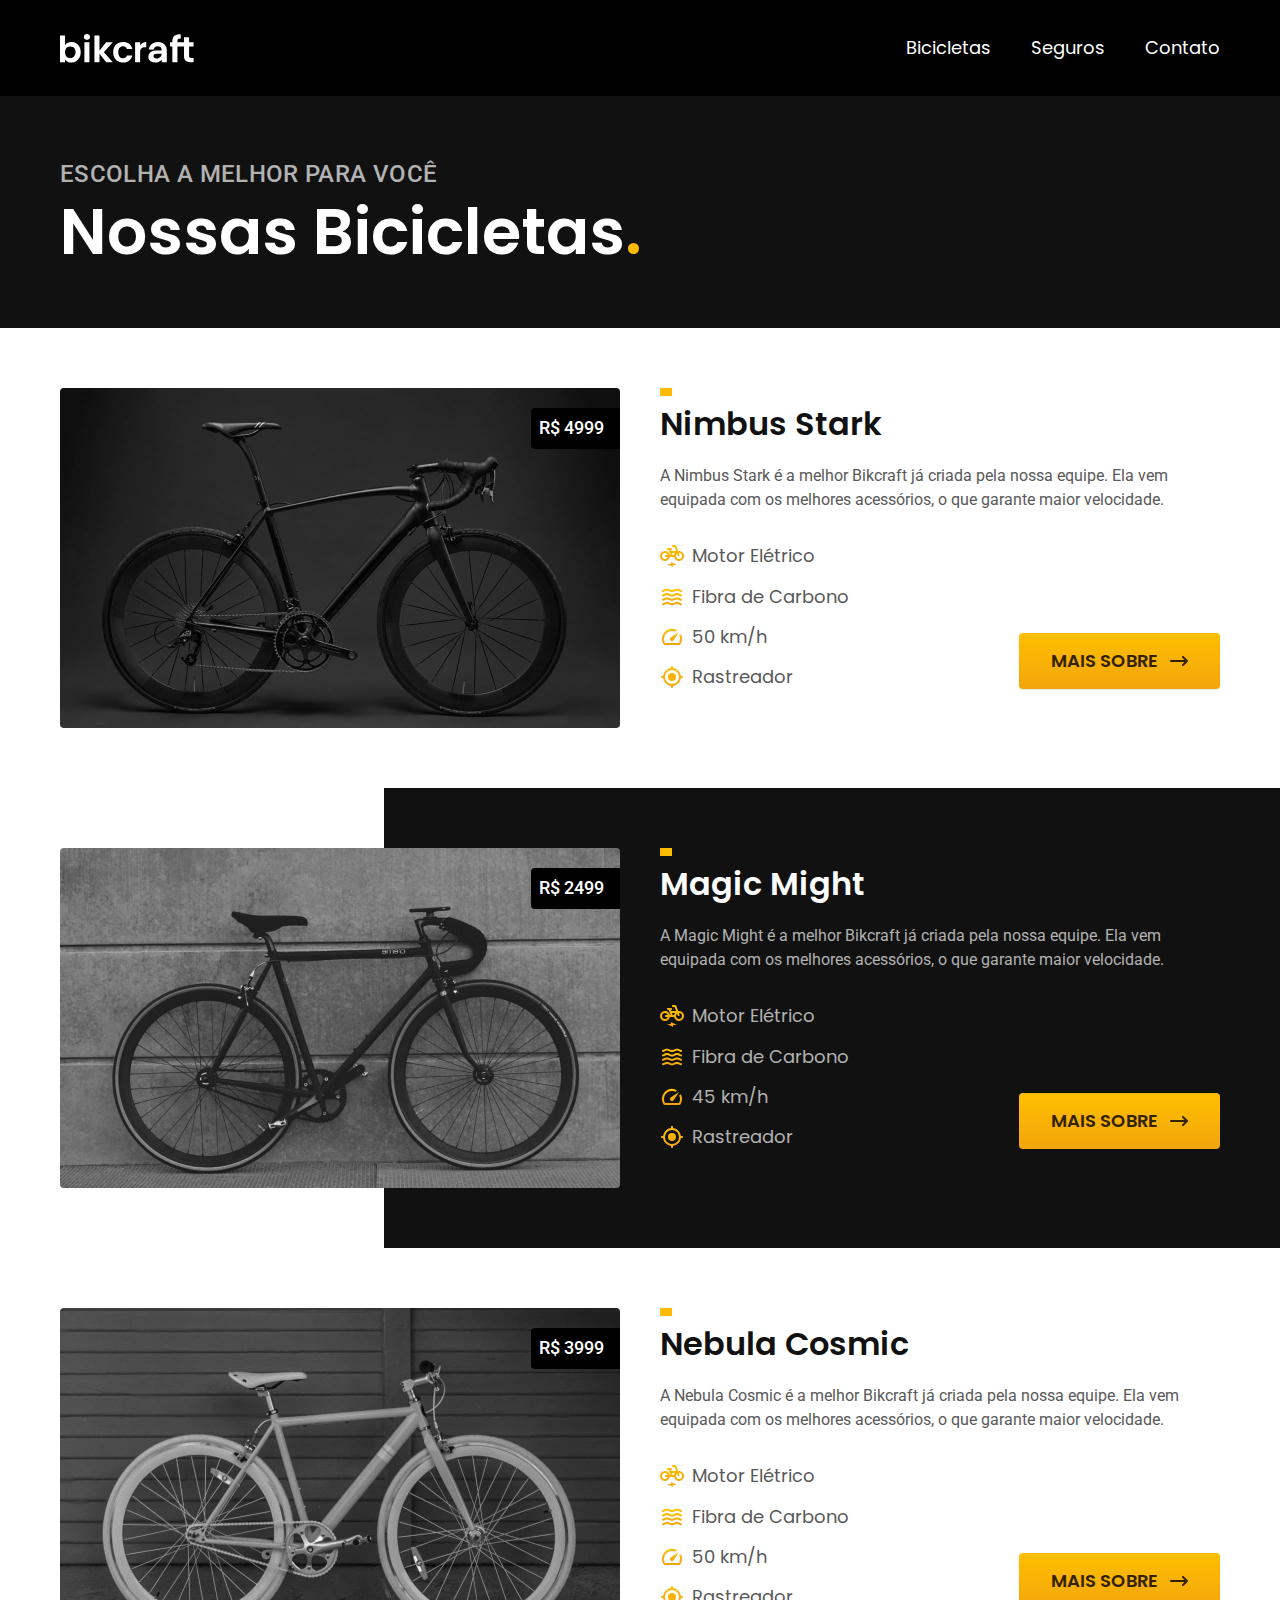
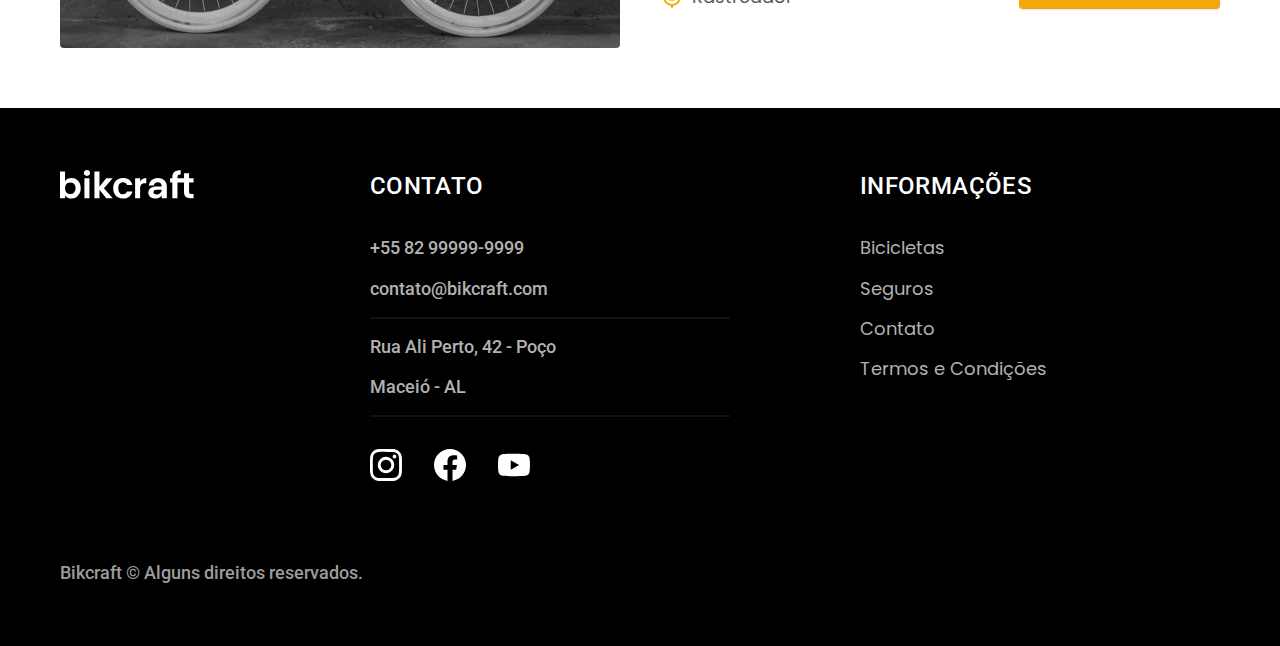
==== bicicletas.html @ 6239d8be "finalizando pagina de bicicletas" ====
<!DOCTYPE html>
<html lang="pt-br">

<head>
  <meta charset="UTF-8">
  <title>Bikcraft - Bicicletas</title>
  <meta name="description" content="Termos e Condições Bikcraft.">
  <meta http-equiv="X-UA-Compatible" content="IE=edge">
  <meta name="viewport" content="width=device-width, initial-scale=1.0">
  <link rel="stylesheet" href="./css/style.css">
  <link rel="preconnect" href="https://fonts.googleapis.com">
  <link rel="preconnect" href="https://fonts.gstatic.com" crossorigin>
  <link href="https://fonts.googleapis.com/css2?family=Merriweather:ital,wght@1,900&family=Poppins:wght@400;600&family=Roboto:wght@400;500&display=swap" rel="stylesheet">
</head>

<body id="bicicletas">
  <header class="header-bg">
    <div class="header container">
      <a href="./">
        <img src="./img/bikcraft.svg" alt="Bikcraft">
      </a>

      <nav aria-label="primaria">
        <ul class="header-menu font-1-m cor-0">
          <li><a href="./bicicletas.html">Bicicletas</a></li>
          <li><a href="./seguros.html">Seguros</a></li>
          <li><a href="./contato.html">Contato</a></li>
        </ul>
      </nav>
    </div>
  </header>

  <main>
    <div class="titulo-bg">
      <div class="titulo container">
        <p class="font-2-l-b cor-5">Escolha a melhor para você</p>
        <h1 class="font-1-xxl cor-0">Nossas Bicicletas<span class="cor-p1">.</span></h1>
      </div>
    </div>

    <div class="bicicletas container">
      <div class="bicicletas-imagem">
        <img src="./img/bicicletas/nimbus.jpg" alt="Bicicleta Preta">
        <span class="font-2-m cor-0">R$ 4999</span>
      </div>
      <div class="bicicletas-conteudo">
        <h2 class="font-1-xl">Nimbus Stark</h2>
        <p class="font-2-s cor-8">A Nimbus Stark é a melhor Bikcraft já criada pela nossa equipe. Ela vem equipada com os melhores acessórios, o que garante maior velocidade.</p>
        <ul class="font-1-m cor-8">
          <li><img src="./img/icones/eletrica.svg" alt="">
            Motor Elétrico
          </li>
          <li><img src="./img/icones/carbono.svg" alt="">
            Fibra de Carbono
          </li>
          <li><img src="./img/icones/velocidade.svg" alt="">
            50 km/h
          </li>
          <li><img src="./img/icones/rastreador.svg" alt="">
            Rastreador
          </li>
        </ul>
        <a class="botao seta" href="./bicicletas/nimbus.html">Mais Sobre</a>
      </div>
    </div>

    <div class="bicicletas-bg">
      <div class="bicicletas container">
        <div class="bicicletas-imagem">
          <img src="./img/bicicletas/magic.jpg" alt="Bicicleta Preta">
          <span class="font-2-m cor-0">R$ 2499</span>
        </div>
        <div class="bicicletas-conteudo">
          <h2 class="font-1-xl cor-0">Magic Might</h2>
          <p class="font-2-s cor-5">A Magic Might é a melhor Bikcraft já criada pela nossa equipe. Ela vem equipada com os melhores acessórios, o que garante maior velocidade.</p>
          <ul class="font-1-m cor-5">
            <li><img src="./img/icones/eletrica.svg" alt="">
              Motor Elétrico
            </li>
            <li><img src="./img/icones/carbono.svg" alt="">
              Fibra de Carbono
            </li>
            <li><img src="./img/icones/velocidade.svg" alt="">
              45 km/h
            </li>
            <li><img src="./img/icones/rastreador.svg" alt="">
              Rastreador
            </li>
          </ul>
          <a class="botao seta" href="./bicicletas/magic.html">Mais Sobre</a>
        </div>
      </div>
    </div>

    <div class="bicicletas container">
      <div class="bicicletas-imagem">
        <img src="./img/bicicletas/nebula.jpg" alt="Bicicleta Preta">
        <span class="font-2-m cor-0">R$ 3999</span>
      </div>
      <div class="bicicletas-conteudo">
        <h2 class="font-1-xl">Nebula Cosmic</h2>
        <p class="font-2-s cor-8">A Nebula Cosmic é a melhor Bikcraft já criada pela nossa equipe. Ela vem equipada com os melhores acessórios, o que garante maior velocidade.</p>
        <ul class="font-1-m cor-8">
          <li><img src="./img/icones/eletrica.svg" alt="">
            Motor Elétrico
          </li>
          <li><img src="./img/icones/carbono.svg" alt="">
            Fibra de Carbono
          </li>
          <li><img src="./img/icones/velocidade.svg" alt="">
            50 km/h
          </li>
          <li><img src="./img/icones/rastreador.svg" alt="">
            Rastreador
          </li>
        </ul>
        <a class="botao seta" href="./bicicletas/nebula.html">Mais Sobre</a>
      </div>
    </div>
  </main>

  <footer class="footer-bg">
    <div class="footer container">
      <img src="./img/bikcraft.svg" alt="Bikcraft">
      <div class="footer-contato">
        <h3 class="font-2-l-b cor-0">Contato</h3>
        <ul class="font-2-m cor-5">
          <li><a href="tel:+5582999999999">+55 82 99999-9999</a></li>
          <li><a href="mailto:contato@bikcraft.com"></a>contato@bikcraft.com</li>
          <li>Rua Ali Perto, 42 - Poço</li>
          <li>Maceió - AL</li>
        </ul>
        <div class="footer-redes">
          <a href="./">
            <img src="./img/redes/instagram.svg" alt="Instagram">
          </a>
          <a href="./">
            <img src="./img/redes/facebook.svg" alt="Facebook">
          </a>
          <a href="./">
            <img src="./img/redes/youtube.svg" alt="Youtube">
          </a>
        </div>
      </div>
      <div class="footer-informacoes">
        <h3 class="font-2-l-b cor-0">Informações</h3>
        <nav>
          <ul class="font-1-m cor-5">
            <li><a href="./bicicletas.html">Bicicletas</a></li>
            <li><a href="./seguros.html">Seguros</a></li>
            <li><a href="./contato.html">Contato</a></li>
            <li><a href="./termos.html">Termos e Condições</a></li>
          </ul>
        </nav>
      </div>
      <p class="footer-copy font-2-m cor-6">Bikcraft © Alguns direitos reservados.</p>
    </div>
  </footer>
</body>

</html>
---- css/style.css ----
@import "./global/global.css";
@import "./utilidades/tipografia.css";
@import "./utilidades/cores.css";

@import "./global/header.css";
@import "./global/footer.css";

/* Utilidades */
@import "./utilidades/componentes.css";

/* Home */
@import "./home/introducao.css";
@import "./home/tecnologia.css";
@import "./home/parceiros.css";
@import "./home/depoimento.css";

/* Bicicletas */
@import "./bicicletas/bicicletas-lista.css";
@import "./bicicletas/bicicletas.css";

/* Seguros */
@import "./seguros/seguros.css";

/* Termos */
@import "./termos/termos.css";
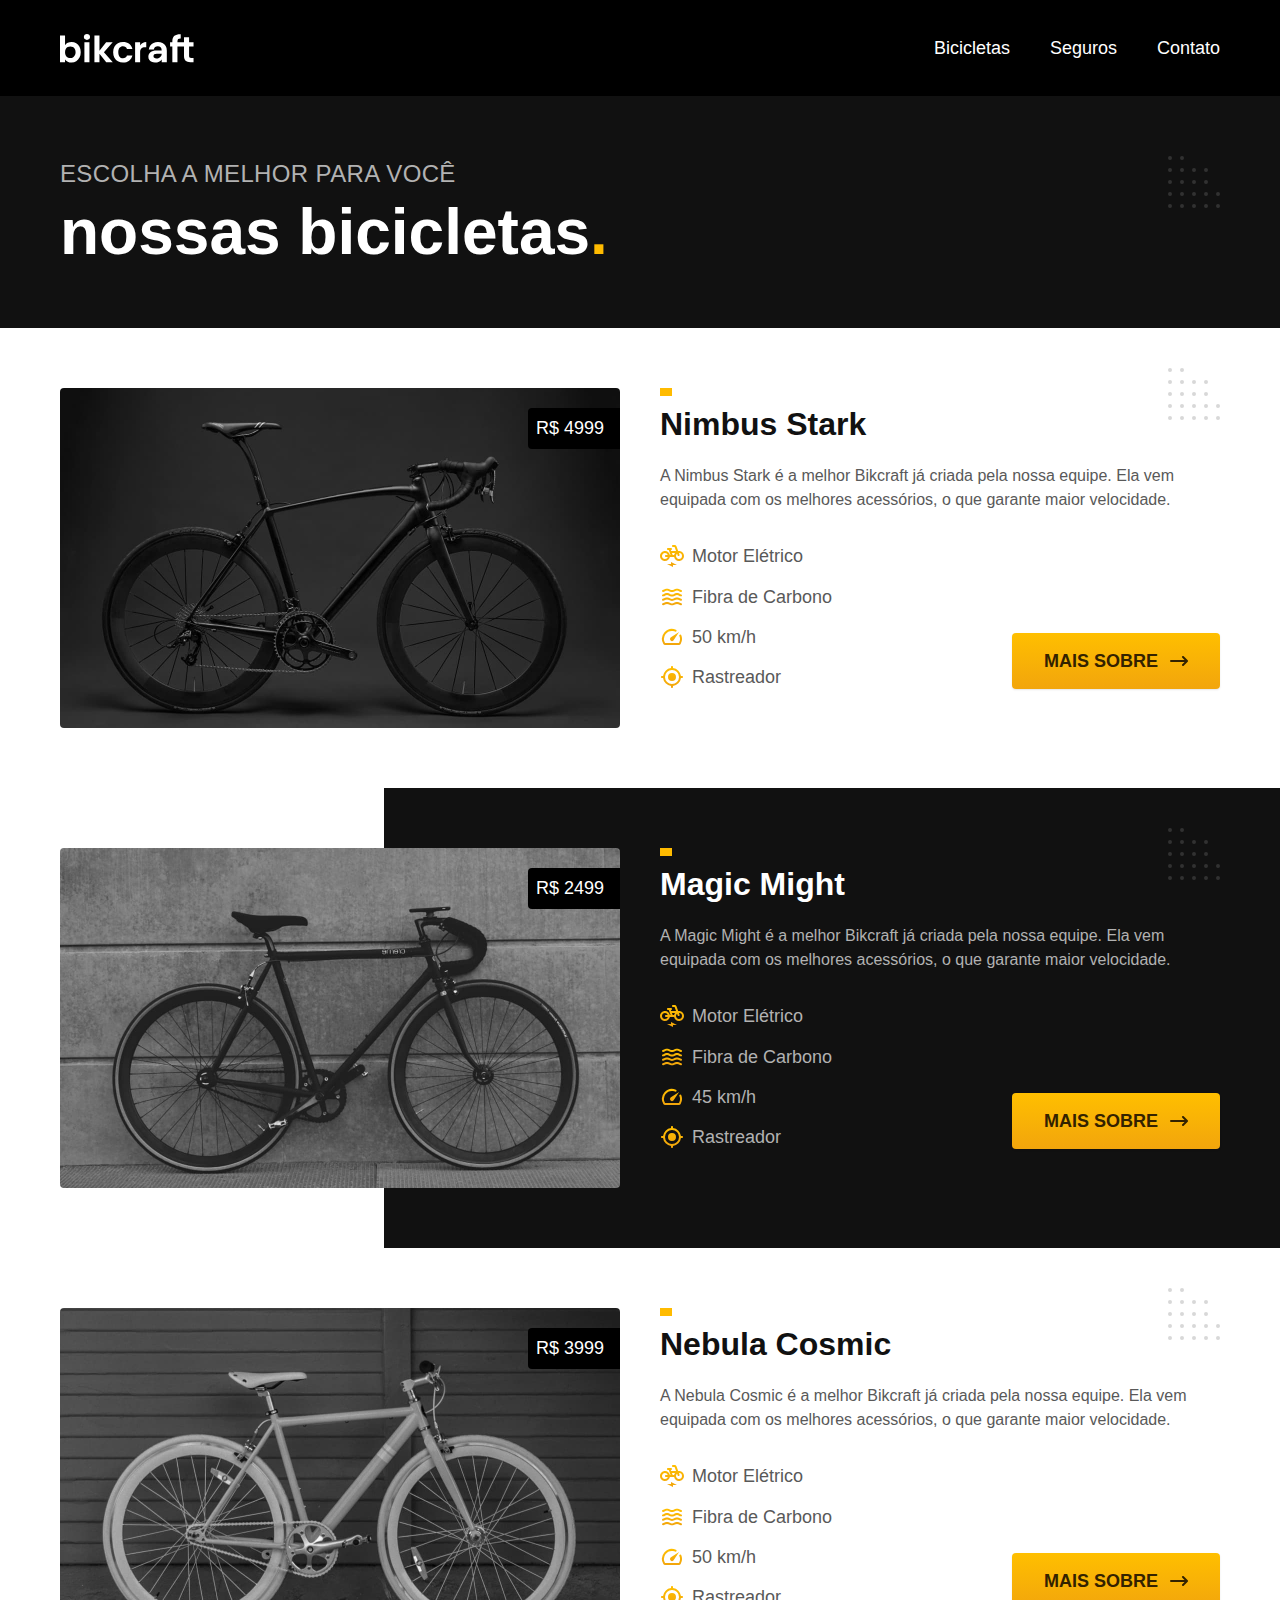
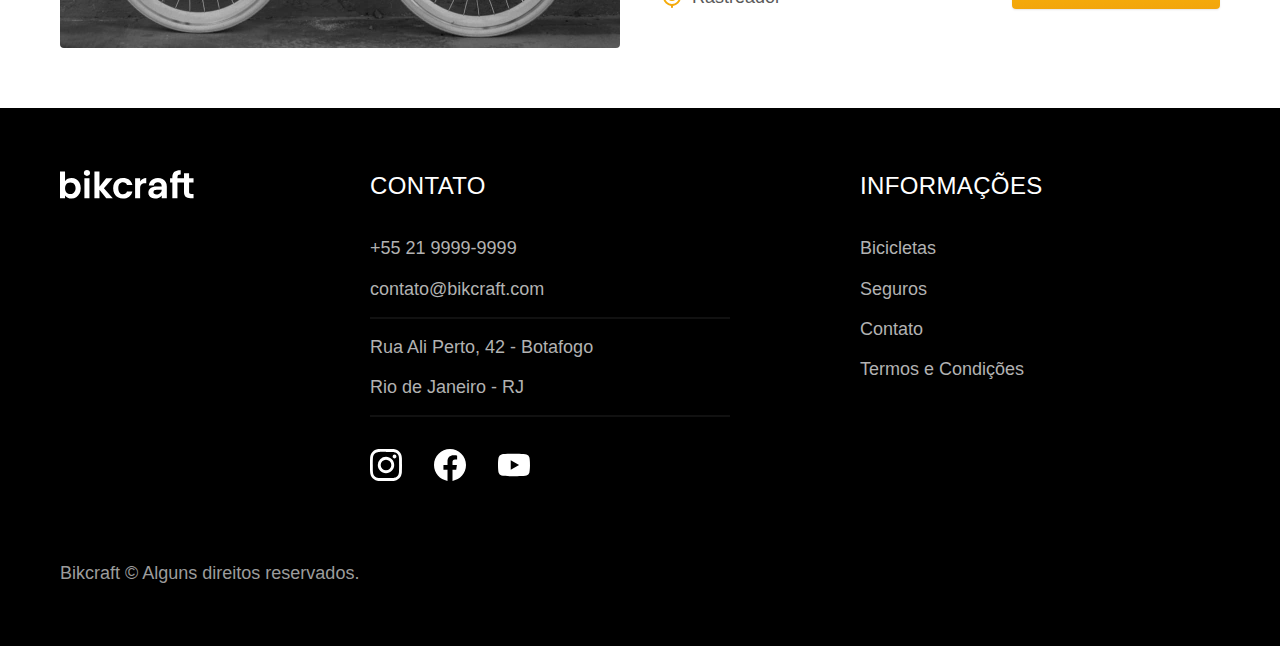
==== commit 9bb61c7c: "finalizando o site" ====
--- a/bicicletas.html
+++ b/bicicletas.html
@@ -1,161 +1,173 @@
-<!DOCTYPE html>
-<html lang="pt-br">
-
-<head>
-  <meta charset="UTF-8">
-  <title>Bikcraft - Bicicletas</title>
-  <meta name="description" content="Termos e Condições Bikcraft.">
-  <meta http-equiv="X-UA-Compatible" content="IE=edge">
-  <meta name="viewport" content="width=device-width, initial-scale=1.0">
-  <link rel="stylesheet" href="./css/style.css">
-  <link rel="preconnect" href="https://fonts.googleapis.com">
-  <link rel="preconnect" href="https://fonts.gstatic.com" crossorigin>
-  <link href="https://fonts.googleapis.com/css2?family=Merriweather:ital,wght@1,900&family=Poppins:wght@400;600&family=Roboto:wght@400;500&display=swap" rel="stylesheet">
-</head>
-
-<body id="bicicletas">
-  <header class="header-bg">
-    <div class="header container">
-      <a href="./">
-        <img src="./img/bikcraft.svg" alt="Bikcraft">
-      </a>
-
-      <nav aria-label="primaria">
-        <ul class="header-menu font-1-m cor-0">
-          <li><a href="./bicicletas.html">Bicicletas</a></li>
-          <li><a href="./seguros.html">Seguros</a></li>
-          <li><a href="./contato.html">Contato</a></li>
-        </ul>
-      </nav>
-    </div>
-  </header>
-
-  <main>
-    <div class="titulo-bg">
-      <div class="titulo container">
-        <p class="font-2-l-b cor-5">Escolha a melhor para você</p>
-        <h1 class="font-1-xxl cor-0">Nossas Bicicletas<span class="cor-p1">.</span></h1>
-      </div>
-    </div>
-
-    <div class="bicicletas container">
-      <div class="bicicletas-imagem">
-        <img src="./img/bicicletas/nimbus.jpg" alt="Bicicleta Preta">
-        <span class="font-2-m cor-0">R$ 4999</span>
-      </div>
-      <div class="bicicletas-conteudo">
-        <h2 class="font-1-xl">Nimbus Stark</h2>
-        <p class="font-2-s cor-8">A Nimbus Stark é a melhor Bikcraft já criada pela nossa equipe. Ela vem equipada com os melhores acessórios, o que garante maior velocidade.</p>
-        <ul class="font-1-m cor-8">
-          <li><img src="./img/icones/eletrica.svg" alt="">
-            Motor Elétrico
-          </li>
-          <li><img src="./img/icones/carbono.svg" alt="">
-            Fibra de Carbono
-          </li>
-          <li><img src="./img/icones/velocidade.svg" alt="">
-            50 km/h
-          </li>
-          <li><img src="./img/icones/rastreador.svg" alt="">
-            Rastreador
-          </li>
-        </ul>
-        <a class="botao seta" href="./bicicletas/nimbus.html">Mais Sobre</a>
-      </div>
-    </div>
-
-    <div class="bicicletas-bg">
-      <div class="bicicletas container">
-        <div class="bicicletas-imagem">
-          <img src="./img/bicicletas/magic.jpg" alt="Bicicleta Preta">
-          <span class="font-2-m cor-0">R$ 2499</span>
-        </div>
-        <div class="bicicletas-conteudo">
-          <h2 class="font-1-xl cor-0">Magic Might</h2>
-          <p class="font-2-s cor-5">A Magic Might é a melhor Bikcraft já criada pela nossa equipe. Ela vem equipada com os melhores acessórios, o que garante maior velocidade.</p>
-          <ul class="font-1-m cor-5">
-            <li><img src="./img/icones/eletrica.svg" alt="">
-              Motor Elétrico
-            </li>
-            <li><img src="./img/icones/carbono.svg" alt="">
-              Fibra de Carbono
-            </li>
-            <li><img src="./img/icones/velocidade.svg" alt="">
-              45 km/h
-            </li>
-            <li><img src="./img/icones/rastreador.svg" alt="">
-              Rastreador
-            </li>
-          </ul>
-          <a class="botao seta" href="./bicicletas/magic.html">Mais Sobre</a>
-        </div>
-      </div>
-    </div>
-
-    <div class="bicicletas container">
-      <div class="bicicletas-imagem">
-        <img src="./img/bicicletas/nebula.jpg" alt="Bicicleta Preta">
-        <span class="font-2-m cor-0">R$ 3999</span>
-      </div>
-      <div class="bicicletas-conteudo">
-        <h2 class="font-1-xl">Nebula Cosmic</h2>
-        <p class="font-2-s cor-8">A Nebula Cosmic é a melhor Bikcraft já criada pela nossa equipe. Ela vem equipada com os melhores acessórios, o que garante maior velocidade.</p>
-        <ul class="font-1-m cor-8">
-          <li><img src="./img/icones/eletrica.svg" alt="">
-            Motor Elétrico
-          </li>
-          <li><img src="./img/icones/carbono.svg" alt="">
-            Fibra de Carbono
-          </li>
-          <li><img src="./img/icones/velocidade.svg" alt="">
-            50 km/h
-          </li>
-          <li><img src="./img/icones/rastreador.svg" alt="">
-            Rastreador
-          </li>
-        </ul>
-        <a class="botao seta" href="./bicicletas/nebula.html">Mais Sobre</a>
-      </div>
-    </div>
-  </main>
-
-  <footer class="footer-bg">
-    <div class="footer container">
-      <img src="./img/bikcraft.svg" alt="Bikcraft">
-      <div class="footer-contato">
-        <h3 class="font-2-l-b cor-0">Contato</h3>
-        <ul class="font-2-m cor-5">
-          <li><a href="tel:+5582999999999">+55 82 99999-9999</a></li>
-          <li><a href="mailto:contato@bikcraft.com"></a>contato@bikcraft.com</li>
-          <li>Rua Ali Perto, 42 - Poço</li>
-          <li>Maceió - AL</li>
-        </ul>
-        <div class="footer-redes">
-          <a href="./">
-            <img src="./img/redes/instagram.svg" alt="Instagram">
-          </a>
-          <a href="./">
-            <img src="./img/redes/facebook.svg" alt="Facebook">
-          </a>
-          <a href="./">
-            <img src="./img/redes/youtube.svg" alt="Youtube">
-          </a>
-        </div>
-      </div>
-      <div class="footer-informacoes">
-        <h3 class="font-2-l-b cor-0">Informações</h3>
-        <nav>
-          <ul class="font-1-m cor-5">
-            <li><a href="./bicicletas.html">Bicicletas</a></li>
-            <li><a href="./seguros.html">Seguros</a></li>
-            <li><a href="./contato.html">Contato</a></li>
-            <li><a href="./termos.html">Termos e Condições</a></li>
-          </ul>
-        </nav>
-      </div>
-      <p class="footer-copy font-2-m cor-6">Bikcraft © Alguns direitos reservados.</p>
-    </div>
-  </footer>
-</body>
-
+<!DOCTYPE html>
+<html lang="pt-br">
+
+<head>
+  <meta charset="UTF-8">
+  <meta name="viewport" content="width=device-width, initial-scale=1.0">
+
+  <title>Bicicletas | Bikcraft</title>
+  <meta name="description" content="Bicicletas">
+
+  <link rel="preload" href="./css/style.css" as="style">
+  <link rel="stylesheet" href="./css/style.css">
+</head>
+
+<body id="bicicletas">
+  <header class="header-bg">
+    <div class="header container">
+      <a href="./">
+        <img src="./img/bikcraft.svg" alt="Bikcraft">
+      </a>
+
+      <nav aria-label="primaria">
+        <ul class="header-menu font-1-m cor-0">
+          <li><a href="./bicicletas.html">Bicicletas</a></li>
+          <li><a href="./seguros.html">Seguros</a></li>
+          <li><a href="./contato.html">Contato</a></li>
+        </ul>
+      </nav>
+    </div>
+  </header>
+
+  <main>
+    <div class="titulo-bg">
+      <div class="titulo container">
+        <p class="font-2-l-b cor-5">Escolha a melhor para você</p>
+        <h1 class="font-1-xxl cor-0">nossas bicicletas<span class="cor-p1">.</span></h1>
+      </div>
+    </div>
+
+    <div class="bicicletas container">
+      <div class="bicicletas-imagem">
+        <img src="./img/bicicletas/nimbus.jpg" alt="Bicicleta preta">
+        <span class="font-2-m cor-0">R$ 4999</span>
+      </div>
+      <div class="bicicletas-conteudo">
+        <h2 class="font-1-xl">Nimbus Stark</h2>
+        <p class="font-2-s cor-8">A Nimbus Stark é a melhor Bikcraft já criada pela nossa equipe. Ela vem equipada com os melhores acessórios, o que garante maior velocidade.</p>
+        <ul class="font-1-m cor-8">
+          <li>
+            <img src="./img/icones/eletrica.svg" alt="">
+            Motor Elétrico
+          </li>
+          <li>
+            <img src="./img/icones/carbono.svg" alt="">
+            Fibra de Carbono
+          </li>
+          <li>
+            <img src="./img/icones/velocidade.svg" alt="">
+            50 km/h
+          </li>
+          <li>
+            <img src="./img/icones/rastreador.svg" alt="">
+            Rastreador
+          </li>
+        </ul>
+        <a class="botao seta" href="./bicicletas/nimbus.html">Mais Sobre</a>
+      </div>
+    </div>
+
+    <div class="bicicletas-bg">
+      <div class="bicicletas container">
+        <div class="bicicletas-imagem">
+          <img src="./img/bicicletas/magic.jpg" alt="Bicicleta preta">
+          <span class="font-2-m cor-0">R$ 2499</span>
+        </div>
+        <div class="bicicletas-conteudo">
+          <h2 class="font-1-xl cor-0">Magic Might</h2>
+          <p class="font-2-s cor-5">A Magic Might é a melhor Bikcraft já criada pela nossa equipe. Ela vem equipada com os melhores acessórios, o que garante maior velocidade.</p>
+          <ul class="font-1-m cor-5">
+            <li>
+              <img src="./img/icones/eletrica.svg" alt="">
+              Motor Elétrico
+            </li>
+            <li>
+              <img src="./img/icones/carbono.svg" alt="">
+              Fibra de Carbono
+            </li>
+            <li>
+              <img src="./img/icones/velocidade.svg" alt="">
+              45 km/h
+            </li>
+            <li>
+              <img src="./img/icones/rastreador.svg" alt="">
+              Rastreador
+            </li>
+          </ul>
+          <a class="botao seta" href="./bicicletas/magic.html">Mais Sobre</a>
+        </div>
+      </div>
+    </div>
+
+    <div class="bicicletas container">
+      <div class="bicicletas-imagem">
+        <img src="./img/bicicletas/nebula.jpg" alt="Bicicleta preta">
+        <span class="font-2-m cor-0">R$ 3999</span>
+      </div>
+      <div class="bicicletas-conteudo">
+        <h2 class="font-1-xl">Nebula Cosmic</h2>
+        <p class="font-2-s cor-8">A Nebula Cosmic é a melhor Bikcraft já criada pela nossa equipe. Ela vem equipada com os melhores acessórios, o que garante maior velocidade.</p>
+        <ul class="font-1-m cor-8">
+          <li>
+            <img src="./img/icones/eletrica.svg" alt="">
+            Motor Elétrico
+          </li>
+          <li>
+            <img src="./img/icones/carbono.svg" alt="">
+            Fibra de Carbono
+          </li>
+          <li>
+            <img src="./img/icones/velocidade.svg" alt="">
+            50 km/h
+          </li>
+          <li>
+            <img src="./img/icones/rastreador.svg" alt="">
+            Rastreador
+          </li>
+        </ul>
+        <a class="botao seta" href="./bicicletas/nebula.html">Mais Sobre</a>
+      </div>
+    </div>
+
+  </main>
+
+  <footer class="footer-bg">
+    <div class="footer container">
+      <img src="./img/bikcraft.svg" alt="Bikcraft">
+      <div class="footer-contato">
+        <h3 class="font-2-l-b cor-0">Contato</h3>
+        <ul class="font-2-m cor-5">
+          <li><a href="tel:+552199999999">+55 21 9999-9999</a></li>
+          <li><a href="mailto:contato@bikcraft.com">contato@bikcraft.com</a></li>
+          <li>Rua Ali Perto, 42 - Botafogo</li>
+          <li>Rio de Janeiro - RJ</li>
+        </ul>
+        <div class="footer-redes">
+          <a href="./">
+            <img src="./img/redes/instagram.svg" alt="Instagram">
+          </a>
+          <a href="./">
+            <img src="./img/redes/facebook.svg" alt="Facebook">
+          </a>
+          <a href="./">
+            <img src="./img/redes/youtube.svg" alt="Youtube">
+          </a>
+        </div>
+      </div>
+      <div class="footer-informacoes">
+        <h3 class="font-2-l-b cor-0">Informações</h3>
+        <nav>
+          <ul class="font-1-m cor-5">
+            <li><a href="./bicicletas.html">Bicicletas</a></li>
+            <li><a href="./seguros.html">Seguros</a></li>
+            <li><a href="./contato.html">Contato</a></li>
+            <li><a href="./termos.html">Termos e Condições</a></li>
+          </ul>
+        </nav>
+      </div>
+      <p class="footer-copy font-2-m cor-6">Bikcraft © Alguns direitos reservados.</p>
+    </div>
+  </footer>
+</body>
+
 </html>--- a/css/style.css
+++ b/css/style.css
@@ -1,25 +1,39 @@
-@import "./global/global.css";
-@import "./utilidades/tipografia.css";
-@import "./utilidades/cores.css";
-
-@import "./global/header.css";
-@import "./global/footer.css";
-
-/* Utilidades */
-@import "./utilidades/componentes.css";
-
-/* Home */
-@import "./home/introducao.css";
-@import "./home/tecnologia.css";
-@import "./home/parceiros.css";
-@import "./home/depoimento.css";
-
-/* Bicicletas */
-@import "./bicicletas/bicicletas-lista.css";
-@import "./bicicletas/bicicletas.css";
-
-/* Seguros */
-@import "./seguros/seguros.css";
-
-/* Termos */
-@import "./termos/termos.css";
+@import "./global/global.css";
+@import "./utilidades/tipografia.css";
+@import "./utilidades/cores.css";
+
+@import "./global/header.css";
+@import "./global/footer.css";
+
+/* Utilidades */
+@import "./utilidades/componentes.css";
+@import "./utilidades/formulario.css";
+
+/* Home */
+@import "./home/introducao.css";
+@import "./home/tecnologia.css";
+@import "./home/parceiros.css";
+@import "./home/depoimento.css";
+
+/* Bicicletas */
+@import "./bicicletas/bicicletas-lista.css";
+@import "./bicicletas/bicicletas.css";
+
+/* Bicicleta */
+@import "./bicicleta/bicicleta.css";
+@import "./bicicleta/seguro.css";
+
+/* Seguros */
+@import "./seguros/seguros.css";
+@import "./seguros/vantagens.css";
+@import "./seguros/perguntas.css";
+
+/* Contato */
+@import "./contato/contato.css";
+@import "./contato/lojas.css";
+
+/* Contato */
+@import "./orcamento/orcamento.css";
+
+/* Termos */
+@import "./termos/termos.css";
--- a/css/style.css
+++ b/css/style.css
@@ -1,25 +1,39 @@
-@import "./global/global.css";
-@import "./utilidades/tipografia.css";
-@import "./utilidades/cores.css";
-
-@import "./global/header.css";
-@import "./global/footer.css";
-
-/* Utilidades */
-@import "./utilidades/componentes.css";
-
-/* Home */
-@import "./home/introducao.css";
-@import "./home/tecnologia.css";
-@import "./home/parceiros.css";
-@import "./home/depoimento.css";
-
-/* Bicicletas */
-@import "./bicicletas/bicicletas-lista.css";
-@import "./bicicletas/bicicletas.css";
-
-/* Seguros */
-@import "./seguros/seguros.css";
-
-/* Termos */
-@import "./termos/termos.css";
+@import "./global/global.css";
+@import "./utilidades/tipografia.css";
+@import "./utilidades/cores.css";
+
+@import "./global/header.css";
+@import "./global/footer.css";
+
+/* Utilidades */
+@import "./utilidades/componentes.css";
+@import "./utilidades/formulario.css";
+
+/* Home */
+@import "./home/introducao.css";
+@import "./home/tecnologia.css";
+@import "./home/parceiros.css";
+@import "./home/depoimento.css";
+
+/* Bicicletas */
+@import "./bicicletas/bicicletas-lista.css";
+@import "./bicicletas/bicicletas.css";
+
+/* Bicicleta */
+@import "./bicicleta/bicicleta.css";
+@import "./bicicleta/seguro.css";
+
+/* Seguros */
+@import "./seguros/seguros.css";
+@import "./seguros/vantagens.css";
+@import "./seguros/perguntas.css";
+
+/* Contato */
+@import "./contato/contato.css";
+@import "./contato/lojas.css";
+
+/* Contato */
+@import "./orcamento/orcamento.css";
+
+/* Termos */
+@import "./termos/termos.css";
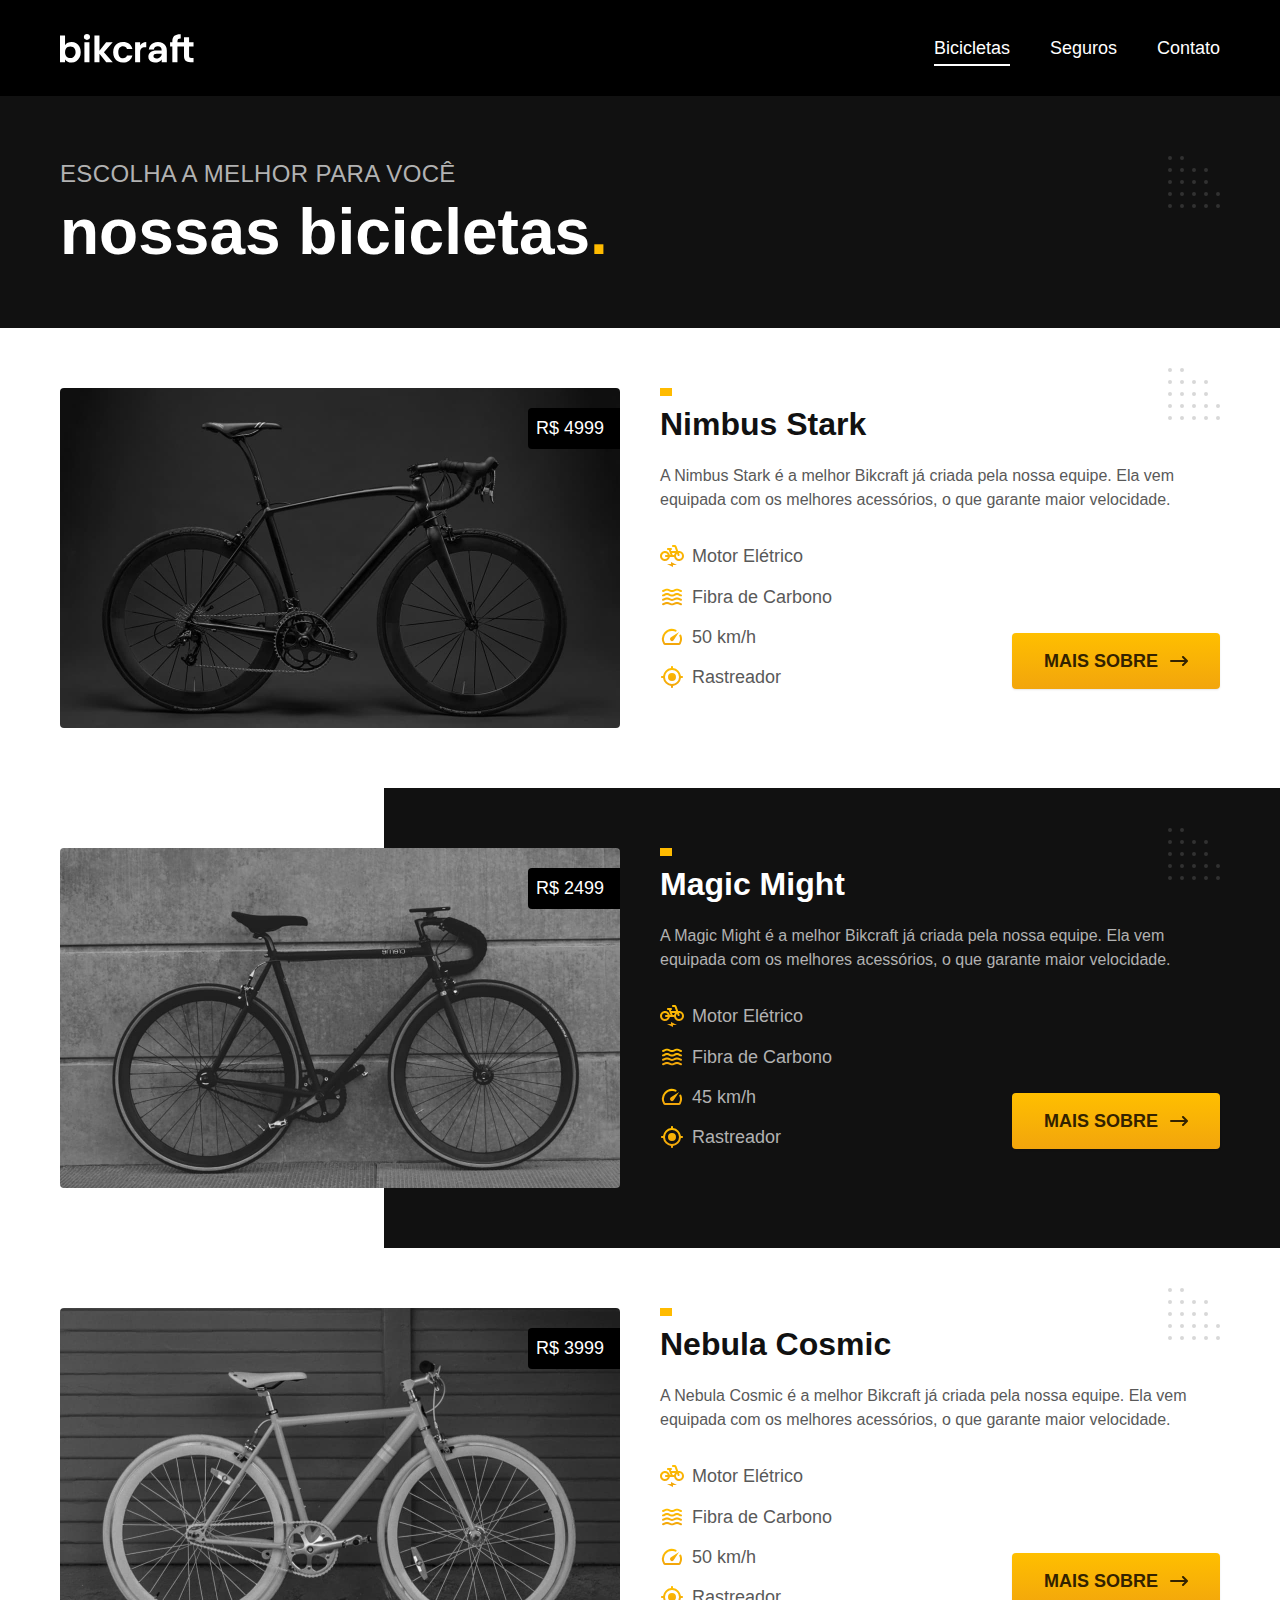
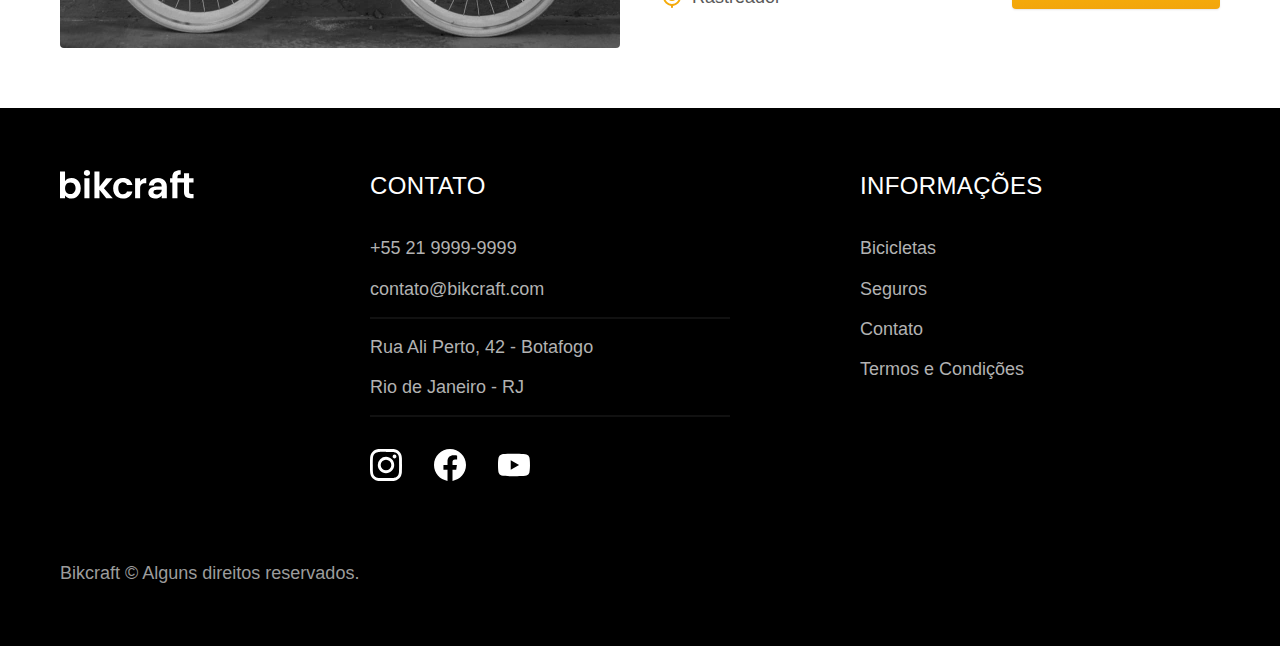
==== commit 494e2583: "add javascript no site" ====
--- a/bicicletas.html
+++ b/bicicletas.html
@@ -168,6 +168,7 @@
       <p class="footer-copy font-2-m cor-6">Bikcraft © Alguns direitos reservados.</p>
     </div>
   </footer>
+  <script src="./js/script.js"></script>
 </body>
 
 </html>--- a/css/style.css
+++ b/css/style.css
@@ -1,6 +1,7 @@
 @import "./global/global.css";
 @import "./utilidades/tipografia.css";
 @import "./utilidades/cores.css";
+@import "./utilidades/animacao.css";
 
 @import "./global/header.css";
 @import "./global/footer.css";
--- a/css/style.css
+++ b/css/style.css
@@ -1,6 +1,7 @@
 @import "./global/global.css";
 @import "./utilidades/tipografia.css";
 @import "./utilidades/cores.css";
+@import "./utilidades/animacao.css";
 
 @import "./global/header.css";
 @import "./global/footer.css";
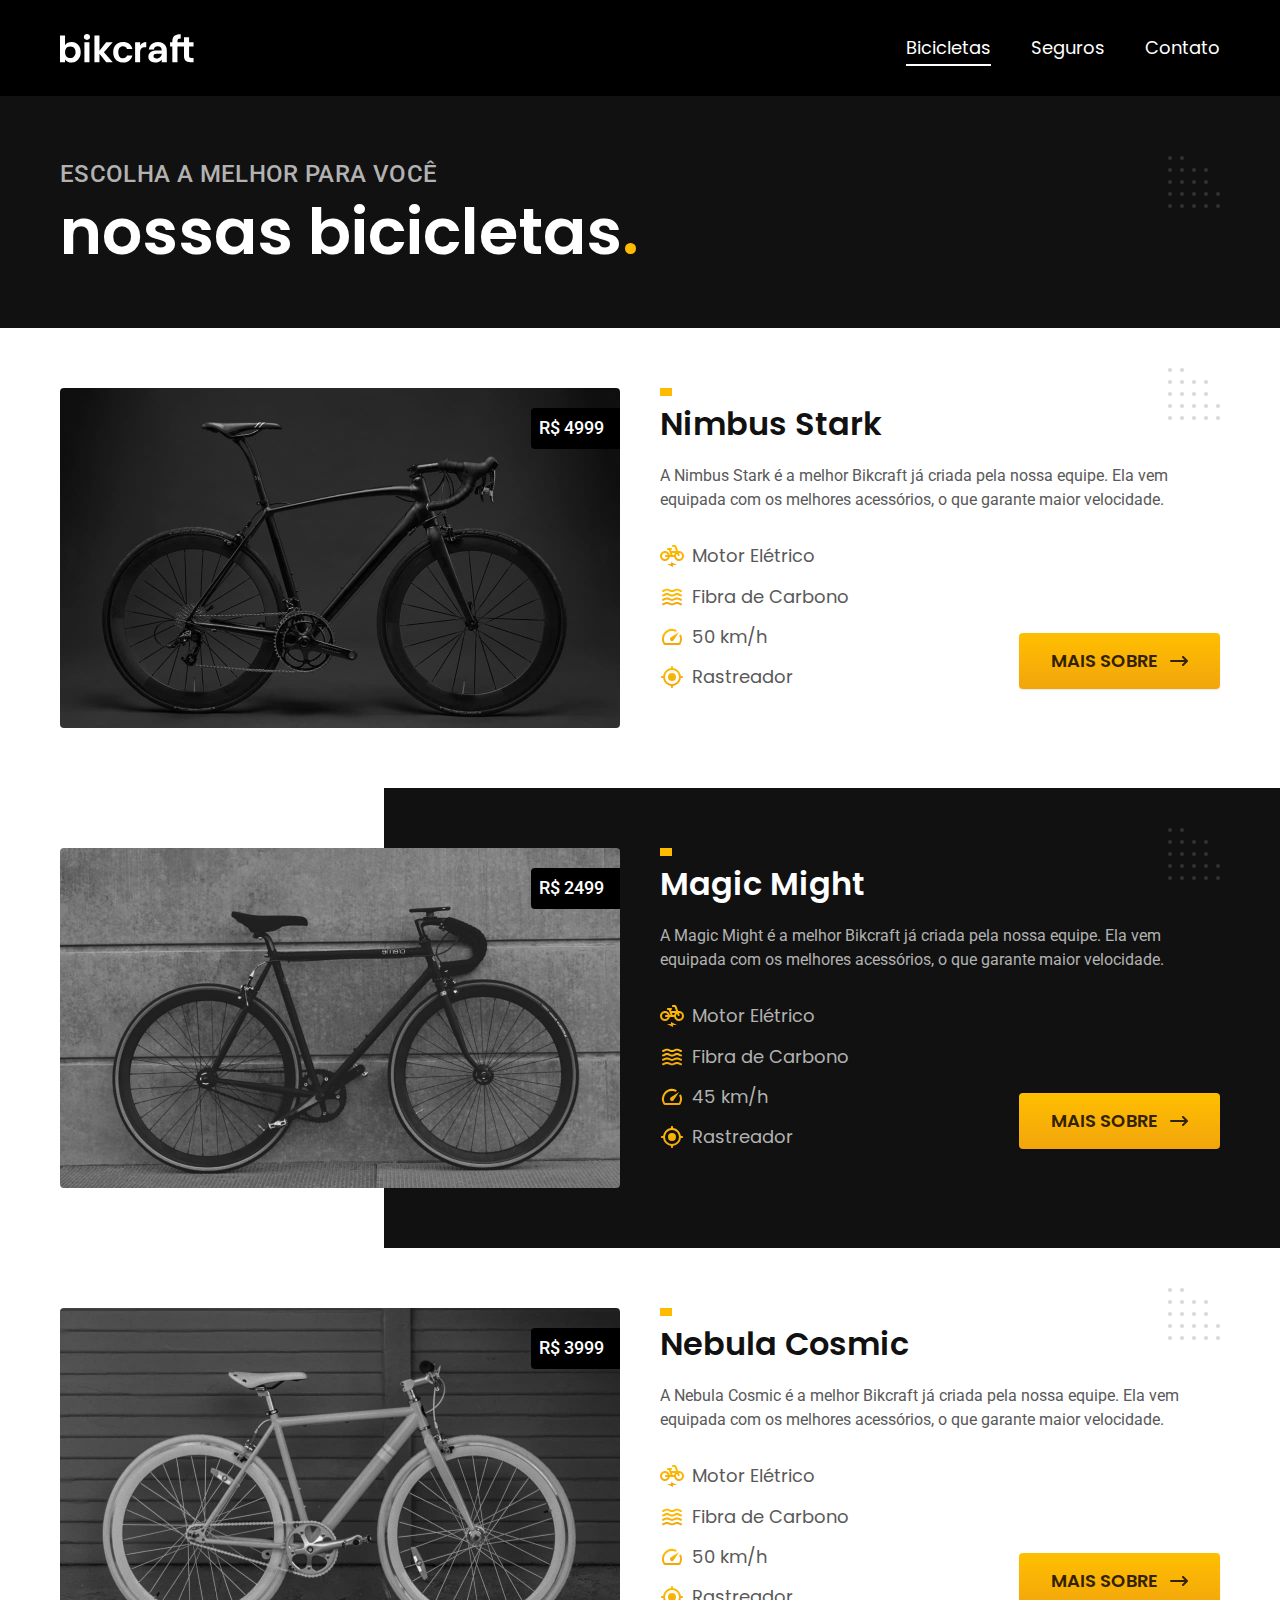
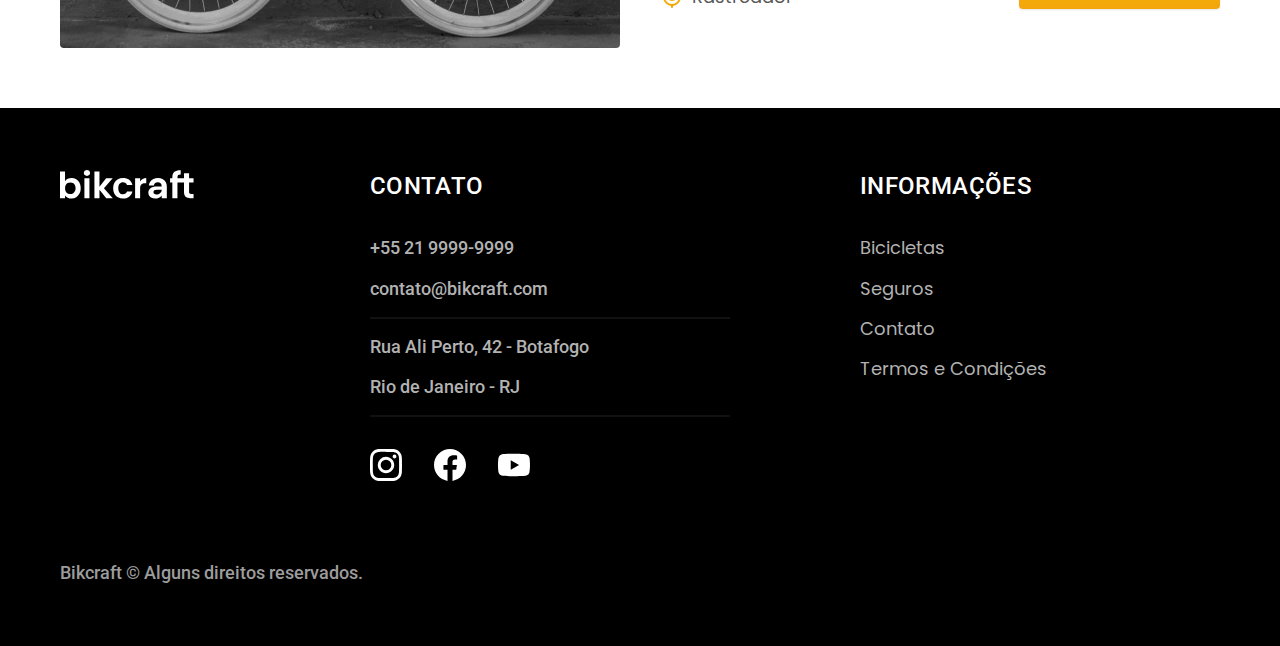
==== commit 5e3f8c2b: "add favicon, fonts e javascript" ====
--- a/bicicletas.html
+++ b/bicicletas.html
@@ -8,8 +8,14 @@
   <title>Bicicletas | Bikcraft</title>
   <meta name="description" content="Bicicletas">
 
-  <link rel="preload" href="./css/style.css" as="style">
-  <link rel="stylesheet" href="./css/style.css">
+  <link rel="icon" href="./favicon.svg" type="image/svg+xml">
+  <link rel="preload" href="./css/style.min.css" as="style">
+  <link rel="stylesheet" href="./css/style.min.css">
+  <script>document.documentElement.classList.add('js');</script>
+
+  <link rel="preconnect" href="https://fonts.googleapis.com">
+  <link rel="preconnect" href="https://fonts.gstatic.com" crossorigin>
+  <link href="https://fonts.googleapis.com/css2?family=Merriweather:ital,wght@1,900&family=Poppins:wght@400;600&family=Roboto:wght@400;500&display=swap" rel="stylesheet">
 </head>
 
 <body id="bicicletas">
--- a/css/style.min.css
+++ b/css/style.min.css
@@ -0,0 +1 @@
+body{margin:0;font-family:Arial,Helvetica,sans-serif;color:#111}blockquote,dd,h1,h2,h3,h4,p,ul{margin:0}ul{padding:0;list-style:none}a{text-decoration:none;color:inherit}img{max-width:100%;height:auto;display:block}img[src$=".jpg"]{border-radius:4px}.font-1-xs{font:400 0.75rem/1.35 Poppins,sans-serif}.font-2-xs{font:400 0.875rem/1.43 Roboto,sans-serif}.font-1-s{font:400 1rem/1.5 Poppins,sans-serif}.font-2-s{font:400 1rem/1.5 Roboto,sans-serif}.font-1-m,.font-1-m-b{font:400 1.125rem/1.35 Poppins,sans-serif}.font-1-m-b{font-weight:600}.font-2-m{font:500 1.125rem/1.35 Roboto,sans-serif}.font-1-l{font:400 1.5rem/1.5 Poppins,sans-serif}.font-2-l,.font-2-l-b{font:400 1.5rem/1.5 Roboto,sans-serif}.font-2-l-b{font-weight:500;letter-spacing:.015em;text-transform:uppercase}.font-1-xl{font:600 2rem/1.25 Poppins,sans-serif}.font-2-xl{font:500 2rem/1.25 Roboto,sans-serif}.font-1-xxl{font:600 4rem/1.125 Poppins,sans-serif}@media (max-width:1200px){.font-1-xxl{font-size:3rem}.font-2-l,.font-2-l-b{font-size:1.125rem}}@media (max-width:800px){.font-1-xxl{font-size:2rem}.font-1-xl,.font-2-xl{font-size:1.5rem}}:root{--cor-0:#ffffff;--cor-1:#f7f7f7;--cor-2:#ededed;--cor-3:#dedede;--cor-4:#cccccc;--cor-5:#b2b2b2;--cor-6:#9c9c9c;--cor-7:#717171;--cor-8:#595959;--cor-9:#404040;--cor-10:#2e2e2e;--cor-11:#111111;--cor-12:#000000;--cor-p1:#ffbb00;--cor-p2:#e4a30b;--cor-p3:#a66f00;--cor-p4:#664400;--cor-p5:#332200}.cor-0{color:var(--cor-0)}.cor-1{color:var(--cor-1)}.cor-2{color:var(--cor-2)}.cor-3{color:var(--cor-3)}.cor-4{color:var(--cor-4)}.cor-5{color:var(--cor-5)}.cor-6{color:var(--cor-6)}.cor-7{color:var(--cor-7)}.cor-8{color:var(--cor-8)}.cor-9{color:var(--cor-9)}.cor-10{color:var(--cor-10)}.cor-11{color:var(--cor-11)}.cor-12{color:var(--cor-12)}.cor-p1{color:var(--cor-p1)}.cor-p2{color:var(--cor-p2)}.cor-p3{color:var(--cor-p3)}.cor-p4{color:var(--cor-p4)}.cor-p5{color:var(--cor-p5)}.js .fadeInDown{transform:translate3d(0,-20px,0)}.js .fadeInUp{transform:translate3d(0,20px,0)}.js .fadeInRight{transform:translate3d(20px,0,0)}.js .fadeInLeft{transform:translate3d(-20px,0,0)}.js [data-anime]{opacity:0}.js .anime{opacity:1;transform:none;transition:transform .8s,opacity .8s}.header-bg{background-color:var(--cor-12)}.header{display:flex;flex-wrap:wrap;gap:20px;justify-content:space-between;align-items:center;padding-top:20px;padding-bottom:20px}.header-menu{display:flex;flex-wrap:wrap;gap:40px}.header-menu a{display:inline-block;padding:16px 0;position:relative}.header-menu a:after{content:"";display:block;height:2px;width:0;background:var(--cor-0);margin-top:4px;transition:.3s;position:absolute}.header-menu a.ativo::after,.header-menu a:hover:after{width:100%}@media (max-width:800px){.header-menu{gap:20px}.header-menu a{background:var(--cor-11);padding:12px 16px;border-radius:4px}.header-menu a:hover{background-color:var(--cor-10)}.header a:after{display:none}}@media (max-width:600px){.header-menu{gap:12px}.header-menu a{padding:8px 12px;font-size:14px}}.footer-bg{background-color:var(--cor-12)}.footer{display:grid;grid-template-columns:3fr 5fr 4fr;gap:40px;padding-top:60px;padding-bottom:60px}.footer h3{margin-bottom:32px}.footer-contato ul{margin-bottom:32px}.footer-contato li:nth-child(even):after{content:"";display:block;max-width:360px;height:2px;background:var(--cor-11);margin-top:16px}.footer li{margin-bottom:16px}.footer-redes{display:flex;gap:32px}.footer a:hover{color:var(--cor-0)}.footer-copy{grid-column:1/-1;margin-top:40px}@media (max-width:800px){.footer>img{display:none}.footer{grid-template-columns:1fr 1fr}}@media (max-width:600px){.footer{grid-template-columns:1fr;gap:60px}.footer-copy{margin-top:0}}.container{box-sizing:border-box;max-width:1200px;padding-left:20px;padding-right:20px;margin-left:auto;margin-right:auto}.botao{display:inline-block;padding:16px 32px;background:linear-gradient(#ffbf00,#f2a50c);border-radius:4px;box-shadow:0 1px 2px rgba(0,0,0,.1);text-transform:uppercase;color:var(--cor-p5);font:600 1.125rem/1.35 Poppins,sans-serif;max-width:max-content;border:none;cursor:pointer}.botao:hover{background:linear-gradient(#ffb60d,#e59317)}.botao.secundario{background:var(--cor-10);color:var(--cor-2)}.botao.secundario:hover{background:var(--cor-9)}.botao.seta{display:flex;align-items:center}.botao.seta::after{content:"";display:inline-block;width:18px;height:10px;margin-left:12px;background:url("../img/icones/seta.svg");transition:transform .2s}.botao.seta:hover::after{transform:translateX(4px)}@media (max-width:600px){.botao{padding:12px 16px;font-size:1rem}}.link{display:inline-block;color:var(--cor-p1);font:500 1.5rem/1.5 Poppins,sans-serif;text-transform:uppercase}.link::after{content:"";display:block;width:100%;height:4px;background-color:currentColor}.link:hover{color:var(--cor-0)}.titulo-bg{padding-top:60px;padding-bottom:60px;background-color:var(--cor-11)}.titulo{background:url("../img/dec/top-right.svg") no-repeat top right 20px}.titulo p{margin-bottom:4px}@media (max-width:800px){.titulo-bg{padding-top:40px;padding-bottom:40px}.titulo p{font-size:1rem;text-transform:lowercase;font-weight:400}}.form{display:grid;grid-template-columns:1fr 1fr;gap:20px}.form label{display:block;font:400 1rem/1.5 Poppins,sans-serif;margin-bottom:4px}.form .col-2{grid-column:span 2}.form input[type=email],.form input[type=text],.form textarea{font:400 1rem/1.5 Roboto,sans-serif;background:var(--cor-1);border:1px solid var(--cor-2);padding:12px;border-radius:4px;width:100%;box-sizing:border-box}.form input[type=email]:focus,.form input[type=text]:focus,.form textarea:focus{outline:0;border-color:var(--cor-p1);background:var(--cor-0);box-shadow:0 0 0 2px #fea}@media (max-width:600px){.form{grid-template-columns:1fr}.form .col-2{grid-column:1}}.introducao-bg{background:var(--cor-12) url("../img/dec/bottom-left.svg") no-repeat bottom 160px left 20px;box-shadow:inset 0 -120px var(--cor-0)}.introducao{display:grid;grid-template-columns:1fr 1fr;gap:0 40px}.introducao-conteudo{align-self:end;padding-bottom:200px}.introducao img{width:100%;height:100%;object-fit:cover;border-radius:4px}.introducao h1{margin-bottom:32px}.introducao p{margin-bottom:20px}@media (max-width:800px){.introducao-bg{background:var(--cor-11);padding-top:40px;box-shadow:inset 0 -60px #fff}.introducao{grid-template-columns:1fr;gap:32px}.introducao-conteudo{padding-bottom:0}.introducao h1{margin-bottom:16px}.introducao img{height:300px;width:100%}}.tecnologia-bg{background-color:var(--cor-11);box-shadow:inset 0 80px var(--cor-0),inset 0 -80px var(--cor-0)}.tecnologia{display:grid;grid-template-columns:1fr 1fr;gap:40px}.tecnologia-imagem img{width:100%;height:100%;object-fit:cover;object-position:left}.tecnologia-conteudo{padding-top:160px;padding-bottom:160px}.tecnologia-conteudo>span{display:block;margin-bottom:20px}.tecnologia-conteudo h2{margin-bottom:32px}.tecnologia-conteudo>p{margin-bottom:20px}.tecnologia a{margin-bottom:80px}.tecnologia-vantagens{display:flex;gap:40px}.tecnologia-vantagens h3{margin-bottom:8px;width:max-content}.tecnologia-vantagens img{width:24px;margin-bottom:8px}@media (max-width:800px){.tecnologia-bg{box-shadow:initial}.tecnologia{grid-template-columns:1fr}.tecnologia-conteudo{padding-top:60px;padding-bottom:60px}.tecnologia-imagem{display:none}.tecnologia a{margin-bottom:60px}}@media (max-width:600px){.tecnologia-vantagens{flex-direction:column}}.parceiros{padding-top:60px;padding-bottom:120px}.parceiros h2{margin-bottom:60px}.parceiros ul{padding:0 20px;max-width:1400px;display:grid;grid-template-columns:repeat(4,1fr);margin:0 auto}.parceiros li{display:flex;padding:32px;border-left:2px solid var(--cor-2)}.parceiros img{margin:auto}.parceiros li:first-child,.parceiros li:nth-child(5){border-left:none}.parceiros li:nth-child(n+5){border-top:2px solid var(--cor-2)}@media (max-width:800px){.parceiros{padding-bottom:60px}.parceiros h2{margin-bottom:20px}.parceiros ul{grid-template-columns:repeat(2,1fr)}.parceiros li:nth-child(n+3){border-top:2px solid var(--cor-2)}.parceiros li:nth-child(odd){border-left:none}}.depoimento{display:grid;grid-template-columns:1fr 1fr;background-color:var(--cor-p1);overflow:hidden}.depoimento img{width:100%;height:100%;object-fit:cover;border-radius:0}.depoimento-conteudo{padding:40px 40px 80px 80px;align-self:end;background:url("../img/dec/bottom-right-p.svg") no-repeat bottom 40px right 40px}.depoimento-conteudo p{max-width:32ch;font-family:Merriweather,serif;font-style:italic;font-weight:900;margin-bottom:32px;position:relative}.depoimento p::after,.depoimento p::before{font-size:5rem;color:var(--cor-p2);position:absolute}.depoimento p::before{content:"“";left:-50px;top:-20px}.depoimento p::after{content:"”"}@media (min-width:1200px){.depoimento img{max-height:520px}}@media (max-width:800px){.depoimento{grid-template-columns:1fr;text-align:center}.depoimento img{max-height:200px}.depoimento-conteudo{padding:40px 20px;margin:auto}}.bicicletas-lista{padding-top:60px;padding-bottom:120px}.bicicletas-lista h2{margin-bottom:40px}.bicicletas-lista ul{display:flex;gap:40px;padding:0 20px 20px 20px;max-width:1400px;margin-left:auto;margin-right:auto;overflow-x:auto}#bicicleta .bicicletas-lista ul{padding:0 0 20px 0}.bicicletas-lista li{flex:1;min-width:280px}.bicicletas-lista a{display:block}.bicicletas-lista img{margin-bottom:16px}.bicicletas-lista h3{margin-bottom:8px;display:flex;align-items:center}.bicicletas-lista h3::before{content:"";display:inline-block;height:8px;width:12px;margin-right:8px;background-color:var(--cor-p1);transition:width .2s}.bicicletas-lista a:hover h3::before{width:24px}.bicicletas-lista li span{padding-left:20px}@media (max-width:800px){.bicicletas-lista{padding-bottom:60px}.bicicletas-lista ul{gap:20px}}.bicicletas-bg{background:linear-gradient(to right,var(--cor-0) 30%,var(--cor-11) 0)}.bicicletas{display:grid;grid-template-columns:1fr 1fr;gap:40px;padding-top:60px;padding-bottom:60px;background:url("../img/dec/top-right.svg") no-repeat top 40px right 20px}.bicicletas-imagem{display:grid}.bicicletas-imagem img{grid-area:1/1}.bicicletas-imagem span{grid-area:1/1;place-self:start end;margin-top:20px;background:var(--cor-12);display:inline-block;padding:8px 16px 8px 8px;border-radius:4px 0 0 4px}.bicicletas-conteudo{display:grid;grid-template-columns:1fr auto;align-content:start}.bicicletas h2,.bicicletas p{grid-column:1/-1}.bicicletas h2{margin-bottom:20px}.bicicletas h2::before{content:"";display:block;width:12px;height:8px;background-color:var(--cor-p1);margin-bottom:8px}.bicicletas p{margin-bottom:32px}.bicicletas a{place-self:end}.bicicletas li{display:flex;align-items:center}.bicicletas ul{display:grid;gap:16px}.bicicletas-conteudo img{width:24px;margin-right:8px}@media (max-width:800px){.bicicletas-bg{background:var(--cor-11)}.bicicletas{grid-template-columns:1fr;gap:20px;padding-top:40px;padding-bottom:40px}}@media (max-width:600px){.bicicletas-conteudo{grid-template-columns:1fr}.bicicletas ul{font-size:1rem;grid-template-columns:1fr 1fr;margin-bottom:32px}.bicicletas a{place-self:start}}.bicicleta{display:grid;grid-template-columns:1fr 1fr;align-items:start;gap:40px;padding-top:60px;padding-bottom:60px}#bicicleta .titulo p{text-transform:uppercase}.bicicleta-imagens{display:flex;flex-wrap:wrap;gap:20px}.bicicleta-imagens img{flex:1;min-width:200px}.bicicleta-imagens img:first-child{min-width:100%}.bicicleta-conteudo>p{margin-bottom:32px}.bicicleta-comprar{display:grid;grid-template-columns:max-content auto;align-items:center;justify-items:start;gap:8px 12px;margin-bottom:40px}.bicicleta-comprar a{grid-row:span 2}.bicicleta-comprar span{display:flex;align-items:center;background-color:var(--cor-12);gap:8px;padding:4px 8px;border-radius:4px}.bicicleta-conteudo h2{text-transform:uppercase;letter-spacing:.015em;margin-bottom:12px}.bicicleta-ficha,.bicicleta-informacoes{padding:32px;background-color:var(--cor-12);border-radius:4px}.bicicleta-informacoes{margin-bottom:40px;display:grid;grid-template-columns:1fr 1fr;gap:32px}.bicicleta-informacoes img{width:24px;margin-bottom:8px}.bicicleta-informacoes h3{margin-bottom:8px}.bicicleta-ficha li{padding:4px 0;display:flex;justify-content:space-between;border-bottom:1px solid var(--cor-11)}.bicicleta-ficha li:last-child{border-bottom:none}.bicicleta-ficha span{color:var(--cor-6)}@media (max-width:800px){.bicicleta{grid-template-columns:1fr;padding-top:40px;padding-bottom:40px}.bicicleta-imagens{grid-row:2}}@media (max-width:400px){.bicicleta-informacoes{grid-template-columns:1fr}.bicicleta-comprar{grid-template-columns:1fr}}.seguro-bg{background-color:var(--cor-11);box-shadow:inset 0 120px var(--cor-0),inset 0 -120px var(--cor-12)}.seguro{display:grid;grid-template-columns:1fr 1fr;gap:40px}.seguro-imagem img{width:100%;height:100%;object-fit:cover}.seguro-conteudo{padding-top:180px;padding-bottom:180px}.seguro h2{margin-bottom:32px}.seguro p{margin-bottom:20px}@media (max-width:800px){.seguro-bg{box-shadow:inset 0 -60px var(--cor-12)}.seguro{grid-template-columns:1fr}.seguro-conteudo{grid-row:1;padding-top:40px;padding-bottom:0}}.seguros-bg{background:var(--cor-11)}.seguros{padding-top:60px;padding-bottom:60px;display:grid;grid-template-columns:1fr 1fr;gap:40px;align-items:center}#seguros .seguros{padding-top:0}.seguros h2{grid-column:1/-1}.seguros-item{background-color:var(--cor-12);padding:32px 32px 32px 60px;display:grid;grid-template-columns:1fr auto;border-radius:4px}.seguros-item h3{margin-bottom:40px}.seguros-item span{grid-column:2;display:block;text-align:right}.seguros-item ul{grid-column:1/-1;margin-bottom:32px}.seguros-item li{display:flex;align-items:center;position:relative}.seguros-item li+li{margin-top:20px}.seguros-item li::before{content:"";display:inline-block;width:13px;height:9px;background-image:url("../img/icones/lista.svg");position:absolute;left:-21px}.seguros-item a{grid-column:1/-1}@media (max-width:800px){.seguros{grid-template-columns:1fr}}.vantagens-bg{background-color:var(--cor-12)}.vantagens{padding-top:120px;padding-bottom:120px}.vantagens h2{margin-bottom:60px}.vantagens ul{display:grid;grid-template-columns:repeat(auto-fit,minmax(280px,max-content));gap:40px 80px}.vantagens h3,.vantagens img{margin-bottom:8px}@media (max-width:800px){.vantagens{padding-top:60px;padding-bottom:60px}.vantagens h2{margin-bottom:40px}.vantagens ul{gap:20px}}.perguntas{padding-top:120px;padding-bottom:120px}.perguntas h2{margin-bottom:60px}.perguntas dl>div{padding:20px;border-radius:4px}.perguntas dl>div:nth-child(odd){background-color:var(--cor-1)}.perguntas button{display:grid;grid-template-columns:auto 1fr auto;align-items:center;gap:8px;cursor:pointer;border:none;background:0 0;width:100%;text-align:left}.perguntas button::before{content:"";display:inline-block;width:12px;height:8px;background-color:var(--cor-p1)}.perguntas button::after{content:"";display:inline-block;width:14px;height:6px;background:url("../img/icones/seta-abrir.svg");transition:.3s}.perguntas button:hover::after,.perguntas button[aria-expanded=true]::after{transform:rotate(180deg)}.js .perguntas dd{display:none}.js .perguntas dd.ativa{display:block}.perguntas dd{padding-left:20px;padding-top:16px;max-width:80ch}@media (max-width:800px){.perguntas{padding-top:60px;padding-bottom:60px}.perguntas h2{margin-bottom:40px}}#contato{background:linear-gradient(var(--cor-11) 600px,var(--cor-1) 0)}.contato{display:grid;grid-template-columns:5fr 7fr}.contato-dados,.contato-formulario{padding:60px;box-shadow:0 1px 2px rgba(0,0,0,.1)}.contato-dados{border-radius:5px 0 0 5px;background:var(--cor-12) url("../img/dec/bottom-left.svg") no-repeat bottom 20px left 20px}.contato-formulario{border-radius:0 5px 5px 0;background:var(--cor-0) url("../img/dec/bottom-right.svg") no-repeat bottom 20px right 20px}.contato-dados h2{margin-bottom:60px}.contato-endereco{margin-bottom:32px;padding-left:28px;background:url("../img/icones/local.svg") no-repeat 0 2px}.contato-endereco p{margin-bottom:8px}.contato-meios a{display:block;max-width:max-content;margin-bottom:8px;padding-left:28px}.contato-meios a:hover{color:var(--cor-0)}.contato-meios a:first-child{background:url("../img/icones/email.svg") no-repeat 0 2px}.contato-meios a:nth-child(2){margin-bottom:32px}.contato-meios a:nth-child(3){background:url("../img/icones/telefone.svg") no-repeat 0 2px;margin-bottom:60px}.contato-redes{display:flex;gap:32px;padding-left:28px}@media (max-width:800px){.contato{grid-template-columns:1fr}.contato-dados,.contato-formulario{padding:20px}.contato-dados{border-radius:5px 5px 0 0;background:var(--cor-12)}.contato-formulario{border-radius:0 0 5px 5px}.contato-dados h2,.contato-meios a:nth-child(3){margin-bottom:32px}.contato-redes{margin-bottom:12px}}.lojas{display:grid;grid-template-columns:1fr 1fr;gap:0 40px;padding-top:120px;padding-bottom:120px}.lojas h2{grid-column:1/-1;margin-bottom:60px}.lojas img{border-radius:4px 4px 0 0}.lojas-item{border-radius:4px;background:var(--cor-0);box-shadow:0 1px 2px rgba(0,0,0,.1)}.lojas-conteudo{display:grid;grid-template-columns:1fr 1fr;gap:32px 16px;padding:32px}.lojas-conteudo h3,.lojas-tempo{grid-column:1/-1}.lojas-dados{display:grid;gap:8px;border-left:2px solid var(--cor-2);padding-left:12px}.lojas-tempo{display:flex;align-items:center;gap:8px}@media (max-width:800px){.lojas{gap:20px;padding-top:60px;padding-bottom:60px}.lojas h2{margin-bottom:32px}.lojas-conteudo{grid-template-columns:1fr}}@media (max-width:600px){.lojas{grid-template-columns:1fr}}#orcamento{background:linear-gradient(var(--cor-11) 600px,var(--cor-1) 0)}.orcamento{display:grid;grid-template-columns:5fr 7fr;padding-bottom:120px}.orcamento h2{text-transform:uppercase;position:relative;display:flex;align-items:center}.orcamento h2::before{content:"";display:inline-block;width:4px;height:8px;background-color:var(--cor-p1);position:absolute;left:-12px}.orcamento-dados,.orcamento-produto{padding:60px;box-shadow:0 1px 2px rgba(0,0,0,.1)}.orcamento-produto{border-radius:5px 0 0 5px;background:var(--cor-12) url("../img/dec/bottom-left.svg") no-repeat bottom 20px left 20px;display:grid;grid-template-columns:1fr 1fr;gap:20px;align-content:start}.orcamento-produto>*{grid-column:1/-1}.orcamento-produto>label{grid-column:initial}.orcamento-produto label{font:400 1rem/1.5 Poppins,sans-serif;color:var(--cor-4);background-color:var(--cor-10);padding:12px 16px;border-radius:4px;cursor:pointer;display:grid;grid-template-columns:auto 1fr auto;align-items:center;border:1px solid var(--cor-10)}.orcamento-produto input:checked+label{background:var(--cor-0);color:var(--cor-11)}.orcamento-produto label::before{content:"";display:inline-block;box-sizing:border-box;width:12px;height:12px;border:1px solid var(--cor-6);border-radius:50%;margin-right:8px}.orcamento-produto input:checked+label::before{border-color:var(--cor-7);box-shadow:inset 0 0 0 3px var(--cor-0),inset 0 0 0 6px var(--cor-7)}.orcamento-produto label:hover{background-color:var(--cor-9);border-color:var(--cor-9)}.orcamento-produto input:focus+label{box-shadow:0 0 0 2px var(--cor-p1);border-color:var(--cor-12)}.orcamento-produto label span{display:none}.orcamento-produto input:checked+label span{display:inline-block}.orcamento-produto input{opacity:0;position:absolute;pointer-events:none}.orcamento-dados{border-radius:0 5px 5px 0;background:var(--cor-0) url("../img/dec/bottom-right.svg") no-repeat bottom 20px right 20px}.orcamento-conteudo{display:none}.orcamento-conteudo h2,.orcamento-dados h2:nth-of-type(n+2){margin-top:20px}#bikcraft:checked~#orcamento-bikcraft,#seguro:checked~#orcamento-seguro{display:grid;gap:20px}.orcamento-detalhes{display:none;background:var(--cor-0);padding:20px;grid-template-columns:1fr 1fr;border-radius:4px;align-items:center}.orcamento-detalhes li{display:flex;align-items:center;margin-bottom:8px}.orcamento-detalhes li img{width:16px;margin-right:8px}.orcamento-produto input:checked+label+.orcamento-detalhes{display:grid}@media (max-width:1200px){.orcamento-dados,.orcamento-produto{padding:32px}}@media (max-width:800px){.orcamento{grid-template-columns:1fr}.orcamento-produto{border-radius:5px 5px 0 0;background:var(--cor-12)}.orcamento-dados{border-radius:0 0 5px 5px}}@media (max-width:400px){.orcamento-produto{grid-template-columns:1fr}}.termos{padding-top:80px;padding-bottom:80px}.termos h2{font-weight:600;margin-bottom:20px}.termos p+h2{margin-top:40px}.termos p{max-width:75ch;margin-bottom:24px}--- a/css/style.min.css
+++ b/css/style.min.css
@@ -0,0 +1 @@
+body{margin:0;font-family:Arial,Helvetica,sans-serif;color:#111}blockquote,dd,h1,h2,h3,h4,p,ul{margin:0}ul{padding:0;list-style:none}a{text-decoration:none;color:inherit}img{max-width:100%;height:auto;display:block}img[src$=".jpg"]{border-radius:4px}.font-1-xs{font:400 0.75rem/1.35 Poppins,sans-serif}.font-2-xs{font:400 0.875rem/1.43 Roboto,sans-serif}.font-1-s{font:400 1rem/1.5 Poppins,sans-serif}.font-2-s{font:400 1rem/1.5 Roboto,sans-serif}.font-1-m,.font-1-m-b{font:400 1.125rem/1.35 Poppins,sans-serif}.font-1-m-b{font-weight:600}.font-2-m{font:500 1.125rem/1.35 Roboto,sans-serif}.font-1-l{font:400 1.5rem/1.5 Poppins,sans-serif}.font-2-l,.font-2-l-b{font:400 1.5rem/1.5 Roboto,sans-serif}.font-2-l-b{font-weight:500;letter-spacing:.015em;text-transform:uppercase}.font-1-xl{font:600 2rem/1.25 Poppins,sans-serif}.font-2-xl{font:500 2rem/1.25 Roboto,sans-serif}.font-1-xxl{font:600 4rem/1.125 Poppins,sans-serif}@media (max-width:1200px){.font-1-xxl{font-size:3rem}.font-2-l,.font-2-l-b{font-size:1.125rem}}@media (max-width:800px){.font-1-xxl{font-size:2rem}.font-1-xl,.font-2-xl{font-size:1.5rem}}:root{--cor-0:#ffffff;--cor-1:#f7f7f7;--cor-2:#ededed;--cor-3:#dedede;--cor-4:#cccccc;--cor-5:#b2b2b2;--cor-6:#9c9c9c;--cor-7:#717171;--cor-8:#595959;--cor-9:#404040;--cor-10:#2e2e2e;--cor-11:#111111;--cor-12:#000000;--cor-p1:#ffbb00;--cor-p2:#e4a30b;--cor-p3:#a66f00;--cor-p4:#664400;--cor-p5:#332200}.cor-0{color:var(--cor-0)}.cor-1{color:var(--cor-1)}.cor-2{color:var(--cor-2)}.cor-3{color:var(--cor-3)}.cor-4{color:var(--cor-4)}.cor-5{color:var(--cor-5)}.cor-6{color:var(--cor-6)}.cor-7{color:var(--cor-7)}.cor-8{color:var(--cor-8)}.cor-9{color:var(--cor-9)}.cor-10{color:var(--cor-10)}.cor-11{color:var(--cor-11)}.cor-12{color:var(--cor-12)}.cor-p1{color:var(--cor-p1)}.cor-p2{color:var(--cor-p2)}.cor-p3{color:var(--cor-p3)}.cor-p4{color:var(--cor-p4)}.cor-p5{color:var(--cor-p5)}.js .fadeInDown{transform:translate3d(0,-20px,0)}.js .fadeInUp{transform:translate3d(0,20px,0)}.js .fadeInRight{transform:translate3d(20px,0,0)}.js .fadeInLeft{transform:translate3d(-20px,0,0)}.js [data-anime]{opacity:0}.js .anime{opacity:1;transform:none;transition:transform .8s,opacity .8s}.header-bg{background-color:var(--cor-12)}.header{display:flex;flex-wrap:wrap;gap:20px;justify-content:space-between;align-items:center;padding-top:20px;padding-bottom:20px}.header-menu{display:flex;flex-wrap:wrap;gap:40px}.header-menu a{display:inline-block;padding:16px 0;position:relative}.header-menu a:after{content:"";display:block;height:2px;width:0;background:var(--cor-0);margin-top:4px;transition:.3s;position:absolute}.header-menu a.ativo::after,.header-menu a:hover:after{width:100%}@media (max-width:800px){.header-menu{gap:20px}.header-menu a{background:var(--cor-11);padding:12px 16px;border-radius:4px}.header-menu a:hover{background-color:var(--cor-10)}.header a:after{display:none}}@media (max-width:600px){.header-menu{gap:12px}.header-menu a{padding:8px 12px;font-size:14px}}.footer-bg{background-color:var(--cor-12)}.footer{display:grid;grid-template-columns:3fr 5fr 4fr;gap:40px;padding-top:60px;padding-bottom:60px}.footer h3{margin-bottom:32px}.footer-contato ul{margin-bottom:32px}.footer-contato li:nth-child(even):after{content:"";display:block;max-width:360px;height:2px;background:var(--cor-11);margin-top:16px}.footer li{margin-bottom:16px}.footer-redes{display:flex;gap:32px}.footer a:hover{color:var(--cor-0)}.footer-copy{grid-column:1/-1;margin-top:40px}@media (max-width:800px){.footer>img{display:none}.footer{grid-template-columns:1fr 1fr}}@media (max-width:600px){.footer{grid-template-columns:1fr;gap:60px}.footer-copy{margin-top:0}}.container{box-sizing:border-box;max-width:1200px;padding-left:20px;padding-right:20px;margin-left:auto;margin-right:auto}.botao{display:inline-block;padding:16px 32px;background:linear-gradient(#ffbf00,#f2a50c);border-radius:4px;box-shadow:0 1px 2px rgba(0,0,0,.1);text-transform:uppercase;color:var(--cor-p5);font:600 1.125rem/1.35 Poppins,sans-serif;max-width:max-content;border:none;cursor:pointer}.botao:hover{background:linear-gradient(#ffb60d,#e59317)}.botao.secundario{background:var(--cor-10);color:var(--cor-2)}.botao.secundario:hover{background:var(--cor-9)}.botao.seta{display:flex;align-items:center}.botao.seta::after{content:"";display:inline-block;width:18px;height:10px;margin-left:12px;background:url("../img/icones/seta.svg");transition:transform .2s}.botao.seta:hover::after{transform:translateX(4px)}@media (max-width:600px){.botao{padding:12px 16px;font-size:1rem}}.link{display:inline-block;color:var(--cor-p1);font:500 1.5rem/1.5 Poppins,sans-serif;text-transform:uppercase}.link::after{content:"";display:block;width:100%;height:4px;background-color:currentColor}.link:hover{color:var(--cor-0)}.titulo-bg{padding-top:60px;padding-bottom:60px;background-color:var(--cor-11)}.titulo{background:url("../img/dec/top-right.svg") no-repeat top right 20px}.titulo p{margin-bottom:4px}@media (max-width:800px){.titulo-bg{padding-top:40px;padding-bottom:40px}.titulo p{font-size:1rem;text-transform:lowercase;font-weight:400}}.form{display:grid;grid-template-columns:1fr 1fr;gap:20px}.form label{display:block;font:400 1rem/1.5 Poppins,sans-serif;margin-bottom:4px}.form .col-2{grid-column:span 2}.form input[type=email],.form input[type=text],.form textarea{font:400 1rem/1.5 Roboto,sans-serif;background:var(--cor-1);border:1px solid var(--cor-2);padding:12px;border-radius:4px;width:100%;box-sizing:border-box}.form input[type=email]:focus,.form input[type=text]:focus,.form textarea:focus{outline:0;border-color:var(--cor-p1);background:var(--cor-0);box-shadow:0 0 0 2px #fea}@media (max-width:600px){.form{grid-template-columns:1fr}.form .col-2{grid-column:1}}.introducao-bg{background:var(--cor-12) url("../img/dec/bottom-left.svg") no-repeat bottom 160px left 20px;box-shadow:inset 0 -120px var(--cor-0)}.introducao{display:grid;grid-template-columns:1fr 1fr;gap:0 40px}.introducao-conteudo{align-self:end;padding-bottom:200px}.introducao img{width:100%;height:100%;object-fit:cover;border-radius:4px}.introducao h1{margin-bottom:32px}.introducao p{margin-bottom:20px}@media (max-width:800px){.introducao-bg{background:var(--cor-11);padding-top:40px;box-shadow:inset 0 -60px #fff}.introducao{grid-template-columns:1fr;gap:32px}.introducao-conteudo{padding-bottom:0}.introducao h1{margin-bottom:16px}.introducao img{height:300px;width:100%}}.tecnologia-bg{background-color:var(--cor-11);box-shadow:inset 0 80px var(--cor-0),inset 0 -80px var(--cor-0)}.tecnologia{display:grid;grid-template-columns:1fr 1fr;gap:40px}.tecnologia-imagem img{width:100%;height:100%;object-fit:cover;object-position:left}.tecnologia-conteudo{padding-top:160px;padding-bottom:160px}.tecnologia-conteudo>span{display:block;margin-bottom:20px}.tecnologia-conteudo h2{margin-bottom:32px}.tecnologia-conteudo>p{margin-bottom:20px}.tecnologia a{margin-bottom:80px}.tecnologia-vantagens{display:flex;gap:40px}.tecnologia-vantagens h3{margin-bottom:8px;width:max-content}.tecnologia-vantagens img{width:24px;margin-bottom:8px}@media (max-width:800px){.tecnologia-bg{box-shadow:initial}.tecnologia{grid-template-columns:1fr}.tecnologia-conteudo{padding-top:60px;padding-bottom:60px}.tecnologia-imagem{display:none}.tecnologia a{margin-bottom:60px}}@media (max-width:600px){.tecnologia-vantagens{flex-direction:column}}.parceiros{padding-top:60px;padding-bottom:120px}.parceiros h2{margin-bottom:60px}.parceiros ul{padding:0 20px;max-width:1400px;display:grid;grid-template-columns:repeat(4,1fr);margin:0 auto}.parceiros li{display:flex;padding:32px;border-left:2px solid var(--cor-2)}.parceiros img{margin:auto}.parceiros li:first-child,.parceiros li:nth-child(5){border-left:none}.parceiros li:nth-child(n+5){border-top:2px solid var(--cor-2)}@media (max-width:800px){.parceiros{padding-bottom:60px}.parceiros h2{margin-bottom:20px}.parceiros ul{grid-template-columns:repeat(2,1fr)}.parceiros li:nth-child(n+3){border-top:2px solid var(--cor-2)}.parceiros li:nth-child(odd){border-left:none}}.depoimento{display:grid;grid-template-columns:1fr 1fr;background-color:var(--cor-p1);overflow:hidden}.depoimento img{width:100%;height:100%;object-fit:cover;border-radius:0}.depoimento-conteudo{padding:40px 40px 80px 80px;align-self:end;background:url("../img/dec/bottom-right-p.svg") no-repeat bottom 40px right 40px}.depoimento-conteudo p{max-width:32ch;font-family:Merriweather,serif;font-style:italic;font-weight:900;margin-bottom:32px;position:relative}.depoimento p::after,.depoimento p::before{font-size:5rem;color:var(--cor-p2);position:absolute}.depoimento p::before{content:"“";left:-50px;top:-20px}.depoimento p::after{content:"”"}@media (min-width:1200px){.depoimento img{max-height:520px}}@media (max-width:800px){.depoimento{grid-template-columns:1fr;text-align:center}.depoimento img{max-height:200px}.depoimento-conteudo{padding:40px 20px;margin:auto}}.bicicletas-lista{padding-top:60px;padding-bottom:120px}.bicicletas-lista h2{margin-bottom:40px}.bicicletas-lista ul{display:flex;gap:40px;padding:0 20px 20px 20px;max-width:1400px;margin-left:auto;margin-right:auto;overflow-x:auto}#bicicleta .bicicletas-lista ul{padding:0 0 20px 0}.bicicletas-lista li{flex:1;min-width:280px}.bicicletas-lista a{display:block}.bicicletas-lista img{margin-bottom:16px}.bicicletas-lista h3{margin-bottom:8px;display:flex;align-items:center}.bicicletas-lista h3::before{content:"";display:inline-block;height:8px;width:12px;margin-right:8px;background-color:var(--cor-p1);transition:width .2s}.bicicletas-lista a:hover h3::before{width:24px}.bicicletas-lista li span{padding-left:20px}@media (max-width:800px){.bicicletas-lista{padding-bottom:60px}.bicicletas-lista ul{gap:20px}}.bicicletas-bg{background:linear-gradient(to right,var(--cor-0) 30%,var(--cor-11) 0)}.bicicletas{display:grid;grid-template-columns:1fr 1fr;gap:40px;padding-top:60px;padding-bottom:60px;background:url("../img/dec/top-right.svg") no-repeat top 40px right 20px}.bicicletas-imagem{display:grid}.bicicletas-imagem img{grid-area:1/1}.bicicletas-imagem span{grid-area:1/1;place-self:start end;margin-top:20px;background:var(--cor-12);display:inline-block;padding:8px 16px 8px 8px;border-radius:4px 0 0 4px}.bicicletas-conteudo{display:grid;grid-template-columns:1fr auto;align-content:start}.bicicletas h2,.bicicletas p{grid-column:1/-1}.bicicletas h2{margin-bottom:20px}.bicicletas h2::before{content:"";display:block;width:12px;height:8px;background-color:var(--cor-p1);margin-bottom:8px}.bicicletas p{margin-bottom:32px}.bicicletas a{place-self:end}.bicicletas li{display:flex;align-items:center}.bicicletas ul{display:grid;gap:16px}.bicicletas-conteudo img{width:24px;margin-right:8px}@media (max-width:800px){.bicicletas-bg{background:var(--cor-11)}.bicicletas{grid-template-columns:1fr;gap:20px;padding-top:40px;padding-bottom:40px}}@media (max-width:600px){.bicicletas-conteudo{grid-template-columns:1fr}.bicicletas ul{font-size:1rem;grid-template-columns:1fr 1fr;margin-bottom:32px}.bicicletas a{place-self:start}}.bicicleta{display:grid;grid-template-columns:1fr 1fr;align-items:start;gap:40px;padding-top:60px;padding-bottom:60px}#bicicleta .titulo p{text-transform:uppercase}.bicicleta-imagens{display:flex;flex-wrap:wrap;gap:20px}.bicicleta-imagens img{flex:1;min-width:200px}.bicicleta-imagens img:first-child{min-width:100%}.bicicleta-conteudo>p{margin-bottom:32px}.bicicleta-comprar{display:grid;grid-template-columns:max-content auto;align-items:center;justify-items:start;gap:8px 12px;margin-bottom:40px}.bicicleta-comprar a{grid-row:span 2}.bicicleta-comprar span{display:flex;align-items:center;background-color:var(--cor-12);gap:8px;padding:4px 8px;border-radius:4px}.bicicleta-conteudo h2{text-transform:uppercase;letter-spacing:.015em;margin-bottom:12px}.bicicleta-ficha,.bicicleta-informacoes{padding:32px;background-color:var(--cor-12);border-radius:4px}.bicicleta-informacoes{margin-bottom:40px;display:grid;grid-template-columns:1fr 1fr;gap:32px}.bicicleta-informacoes img{width:24px;margin-bottom:8px}.bicicleta-informacoes h3{margin-bottom:8px}.bicicleta-ficha li{padding:4px 0;display:flex;justify-content:space-between;border-bottom:1px solid var(--cor-11)}.bicicleta-ficha li:last-child{border-bottom:none}.bicicleta-ficha span{color:var(--cor-6)}@media (max-width:800px){.bicicleta{grid-template-columns:1fr;padding-top:40px;padding-bottom:40px}.bicicleta-imagens{grid-row:2}}@media (max-width:400px){.bicicleta-informacoes{grid-template-columns:1fr}.bicicleta-comprar{grid-template-columns:1fr}}.seguro-bg{background-color:var(--cor-11);box-shadow:inset 0 120px var(--cor-0),inset 0 -120px var(--cor-12)}.seguro{display:grid;grid-template-columns:1fr 1fr;gap:40px}.seguro-imagem img{width:100%;height:100%;object-fit:cover}.seguro-conteudo{padding-top:180px;padding-bottom:180px}.seguro h2{margin-bottom:32px}.seguro p{margin-bottom:20px}@media (max-width:800px){.seguro-bg{box-shadow:inset 0 -60px var(--cor-12)}.seguro{grid-template-columns:1fr}.seguro-conteudo{grid-row:1;padding-top:40px;padding-bottom:0}}.seguros-bg{background:var(--cor-11)}.seguros{padding-top:60px;padding-bottom:60px;display:grid;grid-template-columns:1fr 1fr;gap:40px;align-items:center}#seguros .seguros{padding-top:0}.seguros h2{grid-column:1/-1}.seguros-item{background-color:var(--cor-12);padding:32px 32px 32px 60px;display:grid;grid-template-columns:1fr auto;border-radius:4px}.seguros-item h3{margin-bottom:40px}.seguros-item span{grid-column:2;display:block;text-align:right}.seguros-item ul{grid-column:1/-1;margin-bottom:32px}.seguros-item li{display:flex;align-items:center;position:relative}.seguros-item li+li{margin-top:20px}.seguros-item li::before{content:"";display:inline-block;width:13px;height:9px;background-image:url("../img/icones/lista.svg");position:absolute;left:-21px}.seguros-item a{grid-column:1/-1}@media (max-width:800px){.seguros{grid-template-columns:1fr}}.vantagens-bg{background-color:var(--cor-12)}.vantagens{padding-top:120px;padding-bottom:120px}.vantagens h2{margin-bottom:60px}.vantagens ul{display:grid;grid-template-columns:repeat(auto-fit,minmax(280px,max-content));gap:40px 80px}.vantagens h3,.vantagens img{margin-bottom:8px}@media (max-width:800px){.vantagens{padding-top:60px;padding-bottom:60px}.vantagens h2{margin-bottom:40px}.vantagens ul{gap:20px}}.perguntas{padding-top:120px;padding-bottom:120px}.perguntas h2{margin-bottom:60px}.perguntas dl>div{padding:20px;border-radius:4px}.perguntas dl>div:nth-child(odd){background-color:var(--cor-1)}.perguntas button{display:grid;grid-template-columns:auto 1fr auto;align-items:center;gap:8px;cursor:pointer;border:none;background:0 0;width:100%;text-align:left}.perguntas button::before{content:"";display:inline-block;width:12px;height:8px;background-color:var(--cor-p1)}.perguntas button::after{content:"";display:inline-block;width:14px;height:6px;background:url("../img/icones/seta-abrir.svg");transition:.3s}.perguntas button:hover::after,.perguntas button[aria-expanded=true]::after{transform:rotate(180deg)}.js .perguntas dd{display:none}.js .perguntas dd.ativa{display:block}.perguntas dd{padding-left:20px;padding-top:16px;max-width:80ch}@media (max-width:800px){.perguntas{padding-top:60px;padding-bottom:60px}.perguntas h2{margin-bottom:40px}}#contato{background:linear-gradient(var(--cor-11) 600px,var(--cor-1) 0)}.contato{display:grid;grid-template-columns:5fr 7fr}.contato-dados,.contato-formulario{padding:60px;box-shadow:0 1px 2px rgba(0,0,0,.1)}.contato-dados{border-radius:5px 0 0 5px;background:var(--cor-12) url("../img/dec/bottom-left.svg") no-repeat bottom 20px left 20px}.contato-formulario{border-radius:0 5px 5px 0;background:var(--cor-0) url("../img/dec/bottom-right.svg") no-repeat bottom 20px right 20px}.contato-dados h2{margin-bottom:60px}.contato-endereco{margin-bottom:32px;padding-left:28px;background:url("../img/icones/local.svg") no-repeat 0 2px}.contato-endereco p{margin-bottom:8px}.contato-meios a{display:block;max-width:max-content;margin-bottom:8px;padding-left:28px}.contato-meios a:hover{color:var(--cor-0)}.contato-meios a:first-child{background:url("../img/icones/email.svg") no-repeat 0 2px}.contato-meios a:nth-child(2){margin-bottom:32px}.contato-meios a:nth-child(3){background:url("../img/icones/telefone.svg") no-repeat 0 2px;margin-bottom:60px}.contato-redes{display:flex;gap:32px;padding-left:28px}@media (max-width:800px){.contato{grid-template-columns:1fr}.contato-dados,.contato-formulario{padding:20px}.contato-dados{border-radius:5px 5px 0 0;background:var(--cor-12)}.contato-formulario{border-radius:0 0 5px 5px}.contato-dados h2,.contato-meios a:nth-child(3){margin-bottom:32px}.contato-redes{margin-bottom:12px}}.lojas{display:grid;grid-template-columns:1fr 1fr;gap:0 40px;padding-top:120px;padding-bottom:120px}.lojas h2{grid-column:1/-1;margin-bottom:60px}.lojas img{border-radius:4px 4px 0 0}.lojas-item{border-radius:4px;background:var(--cor-0);box-shadow:0 1px 2px rgba(0,0,0,.1)}.lojas-conteudo{display:grid;grid-template-columns:1fr 1fr;gap:32px 16px;padding:32px}.lojas-conteudo h3,.lojas-tempo{grid-column:1/-1}.lojas-dados{display:grid;gap:8px;border-left:2px solid var(--cor-2);padding-left:12px}.lojas-tempo{display:flex;align-items:center;gap:8px}@media (max-width:800px){.lojas{gap:20px;padding-top:60px;padding-bottom:60px}.lojas h2{margin-bottom:32px}.lojas-conteudo{grid-template-columns:1fr}}@media (max-width:600px){.lojas{grid-template-columns:1fr}}#orcamento{background:linear-gradient(var(--cor-11) 600px,var(--cor-1) 0)}.orcamento{display:grid;grid-template-columns:5fr 7fr;padding-bottom:120px}.orcamento h2{text-transform:uppercase;position:relative;display:flex;align-items:center}.orcamento h2::before{content:"";display:inline-block;width:4px;height:8px;background-color:var(--cor-p1);position:absolute;left:-12px}.orcamento-dados,.orcamento-produto{padding:60px;box-shadow:0 1px 2px rgba(0,0,0,.1)}.orcamento-produto{border-radius:5px 0 0 5px;background:var(--cor-12) url("../img/dec/bottom-left.svg") no-repeat bottom 20px left 20px;display:grid;grid-template-columns:1fr 1fr;gap:20px;align-content:start}.orcamento-produto>*{grid-column:1/-1}.orcamento-produto>label{grid-column:initial}.orcamento-produto label{font:400 1rem/1.5 Poppins,sans-serif;color:var(--cor-4);background-color:var(--cor-10);padding:12px 16px;border-radius:4px;cursor:pointer;display:grid;grid-template-columns:auto 1fr auto;align-items:center;border:1px solid var(--cor-10)}.orcamento-produto input:checked+label{background:var(--cor-0);color:var(--cor-11)}.orcamento-produto label::before{content:"";display:inline-block;box-sizing:border-box;width:12px;height:12px;border:1px solid var(--cor-6);border-radius:50%;margin-right:8px}.orcamento-produto input:checked+label::before{border-color:var(--cor-7);box-shadow:inset 0 0 0 3px var(--cor-0),inset 0 0 0 6px var(--cor-7)}.orcamento-produto label:hover{background-color:var(--cor-9);border-color:var(--cor-9)}.orcamento-produto input:focus+label{box-shadow:0 0 0 2px var(--cor-p1);border-color:var(--cor-12)}.orcamento-produto label span{display:none}.orcamento-produto input:checked+label span{display:inline-block}.orcamento-produto input{opacity:0;position:absolute;pointer-events:none}.orcamento-dados{border-radius:0 5px 5px 0;background:var(--cor-0) url("../img/dec/bottom-right.svg") no-repeat bottom 20px right 20px}.orcamento-conteudo{display:none}.orcamento-conteudo h2,.orcamento-dados h2:nth-of-type(n+2){margin-top:20px}#bikcraft:checked~#orcamento-bikcraft,#seguro:checked~#orcamento-seguro{display:grid;gap:20px}.orcamento-detalhes{display:none;background:var(--cor-0);padding:20px;grid-template-columns:1fr 1fr;border-radius:4px;align-items:center}.orcamento-detalhes li{display:flex;align-items:center;margin-bottom:8px}.orcamento-detalhes li img{width:16px;margin-right:8px}.orcamento-produto input:checked+label+.orcamento-detalhes{display:grid}@media (max-width:1200px){.orcamento-dados,.orcamento-produto{padding:32px}}@media (max-width:800px){.orcamento{grid-template-columns:1fr}.orcamento-produto{border-radius:5px 5px 0 0;background:var(--cor-12)}.orcamento-dados{border-radius:0 0 5px 5px}}@media (max-width:400px){.orcamento-produto{grid-template-columns:1fr}}.termos{padding-top:80px;padding-bottom:80px}.termos h2{font-weight:600;margin-bottom:20px}.termos p+h2{margin-top:40px}.termos p{max-width:75ch;margin-bottom:24px}